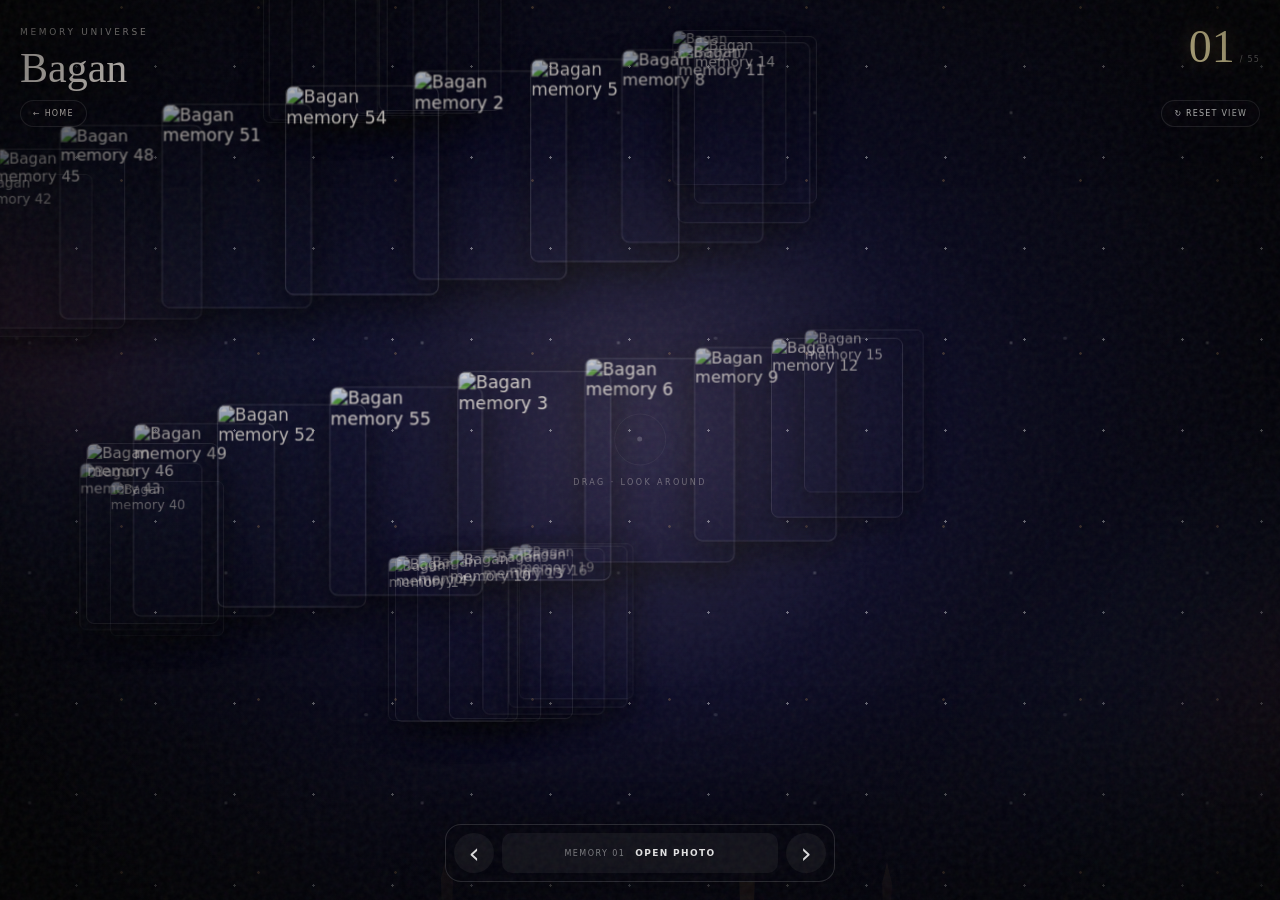
==== galaxy.html @ ae96f07a "Load cinematic enhancement styles on memory universe" ====
<!doctype html>
<html lang="en"><head><meta charset="UTF-8"><meta name="viewport" content="width=device-width,initial-scale=1,viewport-fit=cover"><meta name="theme-color" content="#03020a"><title>Bagan — Memory Universe</title><link rel="stylesheet" href="style.css"><link rel="stylesheet" href="cinematic.css"></head><body class="galaxy-page"><main id="universe" class="universe"><div class="space" id="space"><div class="stars stars-a"></div><div class="stars stars-b"></div><div class="stars stars-c"></div><div class="nebula-cloud n1"></div><div class="nebula-cloud n2"></div><div class="nebula-vignette"></div><div class="bagan-horizon" aria-hidden="true"><span class="temple-spire s1"></span><span class="temple-spire s2"></span><span class="temple-spire s3"></span><span class="temple-dome d1"></span><span class="temple-dome d2"></span></div><div class="dust" aria-hidden="true"></div><div class="photo-field" id="photoField"></div></div><header class="universe-top"><div><span class="eyebrow">MEMORY UNIVERSE</span><h1>Bagan</h1></div><div class="counter"><b id="count">01</b><span>/ 55</span></div></header><div class="center-hint" id="centerHint"><i></i><span>DRAG · LOOK AROUND</span></div><a class="back-home" href="index.html">← HOME</a><div class="bottom-bar"><button id="prev">‹</button><button id="selected"><span id="memoryNo">MEMORY 01</span><strong>OPEN PHOTO</strong></button><button id="next">›</button></div><button class="reset" id="reset">↻ RESET VIEW</button><div class="photo-modal" id="photoModal"><div class="modal-glow"></div><button id="close">×</button><div class="modal-frame"><img id="modalImg" alt="Bagan memory"><span id="modalCaption">MEMORY 01</span></div></div></main><script src="script.js"></script><script>const u=document.getElementById('universe');u.addEventListener('pointermove',e=>{u.style.setProperty('--mx',`${e.clientX/window.innerWidth*100}%`);u.style.setProperty('--my',`${e.clientY/window.innerHeight*100}%`)},{passive:true});</script></body></html>
---- style.css ----
*{box-sizing:border-box}html{scroll-behavior:smooth}body{margin:0;background:#03020a;color:#f8f1ea;font-family:Inter,system-ui,sans-serif;overflow:hidden}a{color:inherit;text-decoration:none}button{font:inherit}.eyebrow{font-size:9px;letter-spacing:.3em;opacity:.65}.home{height:100svh;min-height:560px;position:relative;display:grid;place-items:center;overflow:hidden;background:radial-gradient(circle at 50% 44%,#4b294b 0,#17122e 35%,#070617 68%,#020208 100%)}.home-stars{position:absolute;inset:-20%;background-image:radial-gradient(circle,rgba(255,255,255,.9) 0 1px,transparent 1.5px);background-size:83px 97px;opacity:.4;animation:drift 32s linear infinite}.home-stars:after{content:"";position:absolute;inset:0;background-image:radial-gradient(circle,rgba(255,255,255,.7) 0 1px,transparent 1.5px);background-size:177px 191px;opacity:.3}.home-stars-b{background-size:191px 217px;opacity:.18;animation:drift 46s linear infinite reverse}.home-nebula{position:absolute;width:80vw;height:50vw;max-width:1000px;background:radial-gradient(ellipse,rgba(190,90,165,.22),rgba(74,91,191,.12) 38%,transparent 70%);filter:blur(34px);transform:rotate(-14deg);animation:pulse 7s ease-in-out infinite}.home-glow{position:absolute;width:42vw;height:42vw;border-radius:50%;background:radial-gradient(circle,rgba(255,192,110,.13),transparent 67%);animation:breath 6s ease-in-out infinite}.home-temple{position:absolute;left:50%;bottom:-4px;width:min(620px,88vw);height:150px;transform:translateX(-50%);opacity:.23;filter:drop-shadow(0 0 20px rgba(255,176,92,.12));pointer-events:none}.home-temple:before{content:"";position:absolute;left:0;right:0;bottom:0;height:35px;background:linear-gradient(transparent,#09050b 35%);clip-path:polygon(0 80%,8% 65%,18% 72%,26% 48%,33% 65%,42% 36%,50% 61%,58% 39%,67% 65%,75% 44%,83% 68%,92% 52%,100% 76%,100% 100%,0 100%)}.home-temple span,.home-temple i,.home-temple b{position:absolute;bottom:25px;left:50%;display:block;background:linear-gradient(#b57c55,#17101a);transform-origin:bottom}.home-temple span{width:44px;height:110px;clip-path:polygon(50% 0,76% 28%,66% 100%,34% 100%,24% 28%)}.home-temple i{width:105px;height:75px;margin-left:-53px;clip-path:polygon(50% 0,88% 72%,100% 100%,0 100%,12% 72%)}.home-temple b{width:210px;height:43px;margin-left:-105px;clip-path:polygon(0 100%,7% 62%,25% 58%,35% 32%,50% 15%,65% 32%,75% 58%,93% 62%,100% 100%)}.home-content{position:relative;z-index:2;text-align:center;padding:24px;max-width:900px;transition:transform .75s cubic-bezier(.16,1,.3,1),opacity .55s ease,filter .7s ease}.home-content h1{font-family:'Cormorant Garamond',serif;font-size:clamp(58px,10vw,132px);line-height:.78;font-weight:600;margin:25px 0;text-shadow:0 12px 60px #000}.home-content h1 em{font-weight:500}.home-content p{max-width:500px;margin:0 auto 32px;color:#d8cde0;font-size:14px;line-height:1.8}.enter-btn{position:relative;display:inline-flex;align-items:center;border:1px solid rgba(255,255,255,.3);border-radius:999px;padding:15px 23px;background:rgba(255,255,255,.07);color:#fff;backdrop-filter:blur(12px);transition:transform .3s,background .3s,box-shadow .3s;cursor:pointer;overflow:hidden}.enter-btn:hover{transform:translateY(-3px);background:rgba(255,255,255,.13);box-shadow:0 0 35px rgba(208,161,255,.16)}.enter-btn span{margin-left:14px}.enter-btn .enter-ring{position:absolute;inset:0;margin:auto;width:10px;height:10px;border-radius:50%;background:#fff;opacity:0;transform:scale(.2);transition:transform .65s,opacity .3s}.enter-btn:hover .enter-ring{transform:scale(18);opacity:.04}.home-bottom{position:absolute;bottom:28px;left:50%;transform:translateX(-50%);font-size:8px;letter-spacing:.28em;opacity:.42;white-space:nowrap}.launching .home-content{transform:scale(1.15);opacity:0;filter:blur(10px)}.launching .home-stars{animation:warp .8s cubic-bezier(.2,.8,.2,1) forwards}.launching .home-nebula{animation:warpGlow .8s ease-in forwards}.universe{height:100svh;min-height:560px;position:relative;overflow:hidden;background:#03020a;touch-action:none;cursor:grab;isolation:isolate}.universe.dragging{cursor:grabbing}.space{position:absolute;inset:-15%;background:radial-gradient(circle at 50% 50%,#15133a 0,#08081b 38%,#020208 75%);overflow:hidden;transform:translateZ(0)}.stars{position:absolute;inset:-10%;background-image:radial-gradient(circle,rgba(255,255,255,.9) 0 1px,transparent 1.4px);background-size:79px 91px;opacity:.45;will-change:transform}.stars-b{background-size:151px 177px;opacity:.23;transform:scale(1.3)}.stars-c{background-size:233px 251px;opacity:.15;transform:scale(1.5)}.nebula-cloud{position:absolute;width:80vw;height:45vw;max-width:900px;background:radial-gradient(ellipse,rgba(201,100,166,.16),rgba(69,91,190,.08) 38%,transparent 70%);filter:blur(30px);pointer-events:none;will-change:transform,opacity}.n1{left:-15%;top:15%;transform:rotate(18deg)}.n2{right:-20%;bottom:5%;transform:rotate(-25deg)}.nebula-vignette{position:absolute;inset:0;background:radial-gradient(ellipse at center,transparent 35%,rgba(0,0,0,.2) 66%,rgba(0,0,0,.78) 100%);pointer-events:none}.bagan-horizon{position:absolute;left:0;right:0;bottom:0;height:30vh;min-height:120px;opacity:.24;pointer-events:none;filter:drop-shadow(0 0 18px rgba(255,180,93,.14));transition:transform .2s ease}.bagan-horizon:before{content:"";position:absolute;left:-5%;right:-5%;bottom:-4px;height:46%;background:linear-gradient(transparent,#07040a 55%);clip-path:polygon(0 82%,6% 69%,13% 76%,20% 58%,27% 72%,35% 46%,43% 70%,50% 52%,57% 72%,65% 48%,73% 69%,81% 55%,90% 73%,100% 60%,100% 100%,0 100%)}.temple-spire,.temple-dome{position:absolute;bottom:23%;left:50%;display:block;background:linear-gradient(#c68c5a,#1a0d14)}.temple-spire{width:34px;height:145px;clip-path:polygon(50% 0,78% 27%,66% 100%,34% 100%,22% 27%)}.s1{transform:translateX(-210px) scale(.65);opacity:.55}.s2{transform:translateX(90px) scale(.85)}.s3{transform:translateX(230px) scale(.52);opacity:.45}.temple-dome{width:105px;height:80px;transform:translateX(-52px);clip-path:polygon(50% 0,83% 35%,100% 100%,0 100%,17% 35%);bottom:19%}.d1{transform:translateX(-320px) scale(.6);opacity:.45}.d2{transform:translateX(150px) scale(.75);opacity:.6}.dust{position:absolute;inset:-10%;opacity:.24;background-image:radial-gradient(circle,rgba(255,194,116,.9) 0 1px,transparent 1.6px);background-size:137px 173px;animation:dustFloat 22s linear infinite;pointer-events:none}.photo-field{position:absolute;inset:0;contain:layout paint;transform:translateZ(0)}.memory-photo{position:absolute;width:clamp(90px,11vw,155px);height:clamp(120px,15vw,205px);object-fit:cover;border-radius:8px;border:1px solid rgba(255,255,255,.2);box-shadow:0 12px 35px rgba(0,0,0,.6);cursor:pointer;transition:opacity .16s linear,filter .16s linear,box-shadow .25s ease;user-select:none;-webkit-user-drag:none;backface-visibility:hidden;will-change:transform,opacity;transform:translateZ(0)}.memory-photo:hover,.memory-photo.focused{filter:brightness(1.18) saturate(1.08);box-shadow:0 0 0 1px rgba(255,224,188,.22),0 0 30px rgba(210,154,255,.16),0 18px 42px rgba(0,0,0,.7)}.universe-top{position:absolute;z-index:10;top:max(20px,env(safe-area-inset-top));left:20px;right:20px;display:flex;justify-content:space-between;pointer-events:none}.universe-top h1{font-family:'Cormorant Garamond',serif;font-size:42px;font-weight:500;margin:5px 0;text-shadow:0 5px 30px #000}.counter{display:flex;align-items:baseline;gap:5px}.counter b{font:500 46px 'Cormorant Garamond',serif}.counter span{font-size:8px;letter-spacing:.15em;opacity:.5}.back-home{position:absolute;z-index:12;left:20px;top:100px;border:1px solid rgba(255,255,255,.15);border-radius:999px;padding:8px 12px;background:rgba(5,4,14,.45);font-size:8px;letter-spacing:.15em;transition:.25s}.back-home:hover,.reset:hover{background:rgba(255,255,255,.1);transform:translateY(-2px)}.center-hint{position:absolute;z-index:8;left:50%;top:50%;transform:translate(-50%,-50%);font-size:8px;letter-spacing:.3em;opacity:.35;pointer-events:none;display:flex;flex-direction:column;align-items:center;gap:12px;transition:opacity .3s}.center-hint i{display:block;width:52px;height:52px;border:1px solid rgba(255,255,255,.15);border-radius:50%;box-shadow:0 0 30px rgba(188,142,255,.08);animation:hintPulse 2.6s ease-in-out infinite}.center-hint i:after{content:"";display:block;width:5px;height:5px;margin:22px auto;background:#fff;border-radius:50%;opacity:.55}.universe.dragging .center-hint{opacity:0}.bottom-bar{position:absolute;z-index:12;left:50%;bottom:max(18px,env(safe-area-inset-bottom));transform:translateX(-50%);display:flex;gap:8px;width:min(390px,calc(100% - 28px));padding:8px;border:1px solid rgba(255,255,255,.16);border-radius:16px;background:rgba(5,4,14,.58);backdrop-filter:blur(18px);box-shadow:0 10px 50px rgba(0,0,0,.3)}.bottom-bar>button{border:0;color:#fff;background:rgba(255,255,255,.06);cursor:pointer;transition:.2s}.bottom-bar>button:hover{background:rgba(255,255,255,.12)}.bottom-bar>button:first-child,.bottom-bar>button:last-child{width:40px;height:40px;border-radius:50%;font-size:28px;flex:0 0 40px}.bottom-bar #selected{flex:1;height:40px;border-radius:10px;display:flex;align-items:center;justify-content:center;gap:10px}.bottom-bar #selected span{font-size:8px;letter-spacing:.18em;opacity:.5}.bottom-bar #selected strong{font-size:9px;letter-spacing:.15em}.reset{position:absolute;z-index:11;right:20px;top:100px;border:1px solid rgba(255,255,255,.15);border-radius:999px;background:rgba(5,4,14,.45);color:#fff;padding:8px 12px;font-size:8px;letter-spacing:.15em;cursor:pointer;transition:.25s}.photo-modal{position:absolute;inset:0;z-index:30;background:rgba(2,1,7,.94);display:none;align-items:center;justify-content:center;flex-direction:column;padding:30px;opacity:0}.photo-modal.open{display:flex;animation:modalIn .45s ease forwards}.modal-glow{position:absolute;width:70vw;height:70vw;max-width:700px;background:radial-gradient(circle,rgba(203,143,255,.13),transparent 65%);filter:blur(18px);pointer-events:none}.modal-frame{position:relative;z-index:1;max-width:92vw;max-height:82svh;animation:memoryIn .6s cubic-bezier(.16,1,.3,1)}.photo-modal img{display:block;max-width:92vw;max-height:78svh;object-fit:contain;border-radius:8px;box-shadow:0 25px 90px rgba(0,0,0,.75);background:#09070e}.photo-modal button{position:absolute;right:18px;top:10px;background:none;border:0;color:#fff;font-size:42px;z-index:2;cursor:pointer}.photo-modal span{display:block;text-align:center;margin-top:12px;font-size:8px;letter-spacing:.25em;opacity:.45}#loader{position:fixed;inset:0;z-index:100;background:#020208;display:grid;place-items:center;align-content:center;gap:18px;transition:opacity .45s}.loader-orbit{width:42px;height:42px;border:1px solid rgba(255,255,255,.15);border-top-color:#d9b5ff;border-radius:50%;animation:spin .8s linear infinite}#loader span{font-size:8px;letter-spacing:.25em;opacity:.5}@keyframes spin{to{transform:rotate(360deg)}}@keyframes drift{to{transform:translate3d(80px,40px,0)}}@keyframes pulse{50%{opacity:.7;transform:rotate(-14deg) scale(1.06)}}@keyframes breath{50%{transform:scale(1.14);opacity:.7}}@keyframes warp{0%{transform:scale(1);opacity:.4}100%{transform:scale(5);opacity:0}}@keyframes warpGlow{0%{transform:rotate(-14deg) scale(1)}100%{transform:rotate(-14deg) scale(4);opacity:0}}@keyframes dustFloat{to{transform:translate3d(80px,-120px,0)}}@keyframes hintPulse{50%{transform:scale(1.13);opacity:.65;box-shadow:0 0 45px rgba(188,142,255,.15)}}@keyframes modalIn{to{opacity:1}}@keyframes memoryIn{from{transform:translateY(20px) scale(.88);opacity:0;filter:blur(8px)}to{transform:none;opacity:1;filter:none}}@media(max-width:700px){.home-content h1{font-size:58px}.home-content p{font-size:12px}.home-nebula{filter:blur(22px)}.home-temple{height:120px;opacity:.18}.universe-top h1{font-size:31px}.counter b{font-size:38px}.memory-photo{width:92px;height:122px;box-shadow:0 8px 22px rgba(0,0,0,.55)}.memory-photo:hover,.memory-photo.focused{box-shadow:0 0 0 1px rgba(255,224,188,.2),0 10px 30px rgba(0,0,0,.65)}.back-home,.reset{top:76px}.reset{right:14px}.bottom-bar{width:calc(100% - 20px);backdrop-filter:none}.nebula-cloud{filter:blur(18px);opacity:.65}.stars{opacity:.34}.stars-c{display:none}.dust{opacity:.16}.bagan-horizon{opacity:.16;height:24vh}.photo-modal{padding:18px}.modal-frame{max-width:94vw}.photo-modal img{max-width:94vw;max-height:76svh}.center-hint i{width:44px;height:44px}.center-hint i:after{margin:18px auto}}@media(max-width:390px){.home-content h1{font-size:50px}.memory-photo{width:78px;height:103px}}@media(prefers-reduced-motion:reduce){*,*:before,*:after{animation:none!important;transition:none!important}}
---- cinematic.css ----
/* Bagan Memory Universe — cinematic enhancement layer */
:root{--gold:#e9c77b;--gold2:#fff0b2;--ink:#03020a}
*{scrollbar-width:none}*::-webkit-scrollbar{display:none}
body{background:#03020a;overflow:hidden}
body:before{content:"";position:fixed;inset:0;z-index:9998;pointer-events:none;opacity:.075;background-image:url("data:image/svg+xml,%3Csvg viewBox='0 0 180 180' xmlns='http://www.w3.org/2000/svg'%3E%3Cfilter id='n'%3E%3CfeTurbulence type='fractalNoise' baseFrequency='.82' numOctaves='3' stitchTiles='stitch'/%3E%3C/filter%3E%3Crect width='100%25' height='100%25' filter='url(%23n)' opacity='.8'/%3E%3C/svg%3E");mix-blend-mode:screen}
body:after{content:"";position:fixed;inset:0;z-index:9997;pointer-events:none;background:radial-gradient(circle at 50% 45%,transparent 35%,rgba(0,0,0,.18) 65%,rgba(0,0,0,.62) 100%)}
.home{isolation:isolate;background:radial-gradient(ellipse at 50% 55%,rgba(86,60,24,.16),transparent 38%),radial-gradient(ellipse at 25% 30%,rgba(60,37,110,.14),transparent 40%),#03020a!important}
.home-nebula{opacity:.7!important;filter:blur(20px) saturate(1.25)}
.home-glow{background:radial-gradient(circle,rgba(255,207,105,.25),rgba(225,156,52,.08) 28%,transparent 62%)!important;animation:cinematicSun 7s ease-in-out infinite alternate}
.home-temple{filter:drop-shadow(0 -8px 28px rgba(236,184,81,.12)) drop-shadow(0 18px 42px rgba(0,0,0,.8))}
.home-content h1{letter-spacing:-.035em;text-shadow:0 0 35px rgba(236,190,92,.09)}
.home-content h1 em{background:linear-gradient(110deg,#b9924d 0%,#fff2b8 28%,#d6ae5f 48%,#fff1b0 65%,#9f7b3e 100%);background-size:220% auto;-webkit-background-clip:text;background-clip:text;color:transparent;animation:goldSweep 7s linear infinite}
.enter-btn{position:relative;overflow:hidden;box-shadow:0 0 0 1px rgba(255,225,157,.12),0 0 34px rgba(217,164,70,.1),inset 0 0 28px rgba(255,219,128,.025);transition:transform .35s cubic-bezier(.2,.8,.2,1),box-shadow .35s}
.enter-btn:after{content:"";position:absolute;top:-80%;left:-35%;width:18%;height:260%;background:linear-gradient(90deg,transparent,rgba(255,239,183,.45),transparent);transform:rotate(18deg);animation:buttonSweep 4.8s ease-in-out infinite;pointer-events:none}
.enter-btn:hover{transform:translateY(-3px) scale(1.025);box-shadow:0 0 0 1px rgba(255,225,157,.28),0 0 55px rgba(217,164,70,.2),inset 0 0 30px rgba(255,219,128,.07)}
.enter-ring{box-shadow:0 0 0 1px rgba(255,226,157,.25),0 0 18px rgba(239,193,91,.18)!important;animation:ringPulse 2.7s ease-in-out infinite}
.launching .home{animation:launchZoom .85s cubic-bezier(.7,0,.1,1) forwards!important}
.launching .home-content{animation:launchFade .62s ease forwards!important}
.galaxy-page .space{perspective:1100px;transform-style:preserve-3d}
.galaxy-page .space:before{content:"";position:absolute;inset:-20%;z-index:2;pointer-events:none;background:radial-gradient(circle at var(--mx,50%) var(--my,48%),rgba(255,221,145,.11),transparent 19%,transparent 42%);mix-blend-mode:screen;transition:background-position .15s ease}
.galaxy-page .space:after{content:"";position:absolute;inset:0;z-index:3;pointer-events:none;background:linear-gradient(180deg,rgba(0,0,0,.14),transparent 28%,transparent 70%,rgba(0,0,0,.42));box-shadow:inset 0 0 130px rgba(0,0,0,.7)}
.photo-field{transform-style:preserve-3d;will-change:transform}
.memory-photo{will-change:transform,opacity;backface-visibility:hidden;filter:saturate(.9) contrast(1.04) brightness(.88);transition:filter .45s ease,box-shadow .45s ease!important}
.memory-photo.focused{filter:saturate(1.12) contrast(1.07) brightness(1.08)!important;box-shadow:0 0 0 1px rgba(255,226,156,.42),0 0 28px rgba(224,177,81,.22),0 18px 55px rgba(0,0,0,.55)!important}
.universe-top,.back-home,.bottom-bar,.reset,.center-hint{filter:drop-shadow(0 4px 16px rgba(0,0,0,.45))}
.universe-top .counter b{color:var(--gold2);text-shadow:0 0 20px rgba(239,193,91,.4)}
.bagan-horizon{filter:drop-shadow(0 -5px 22px rgba(217,159,60,.11))}
.photo-modal.open .modal-frame{animation:memoryCinematicIn .65s cubic-bezier(.15,.8,.2,1) both!important}
.photo-modal.open .modal-glow{animation:modalBloom 1.4s ease-out both!important}
#reset{transition:transform .3s ease,background .3s ease}#reset:hover{transform:rotate(-12deg) scale(1.06)}
@keyframes cinematicSun{to{transform:scale(1.12);opacity:.86}}
@keyframes goldSweep{to{background-position:220% center}}
@keyframes buttonSweep{0%,35%{left:-35%}70%,100%{left:120%}}
@keyframes ringPulse{0%,100%{transform:scale(.92);opacity:.55}50%{transform:scale(1.08);opacity:1}}
@keyframes launchZoom{0%{transform:scale(1);filter:brightness(1)}55%{filter:brightness(1.25)}100%{transform:scale(1.14);filter:brightness(.15);opacity:0}}
@keyframes launchFade{to{opacity:0;transform:translateY(-10px);filter:blur(8px)}}
@keyframes memoryCinematicIn{0%{opacity:0;transform:translate3d(0,28px,0) scale(.84) rotateX(5deg);filter:blur(12px) brightness(1.7)}55%{filter:blur(0) brightness(1.12)}100%{opacity:1;transform:translate3d(0,0,0) scale(1) rotateX(0)}}
@keyframes modalBloom{0%{opacity:0;transform:scale(.5)}35%{opacity:1;transform:scale(1.08)}100%{opacity:.55;transform:scale(1)}}
@media (prefers-reduced-motion:reduce){*,*:before,*:after{animation-duration:.001ms!important;animation-iteration-count:1!important;scroll-behavior:auto!important}.enter-btn:after{display:none}}
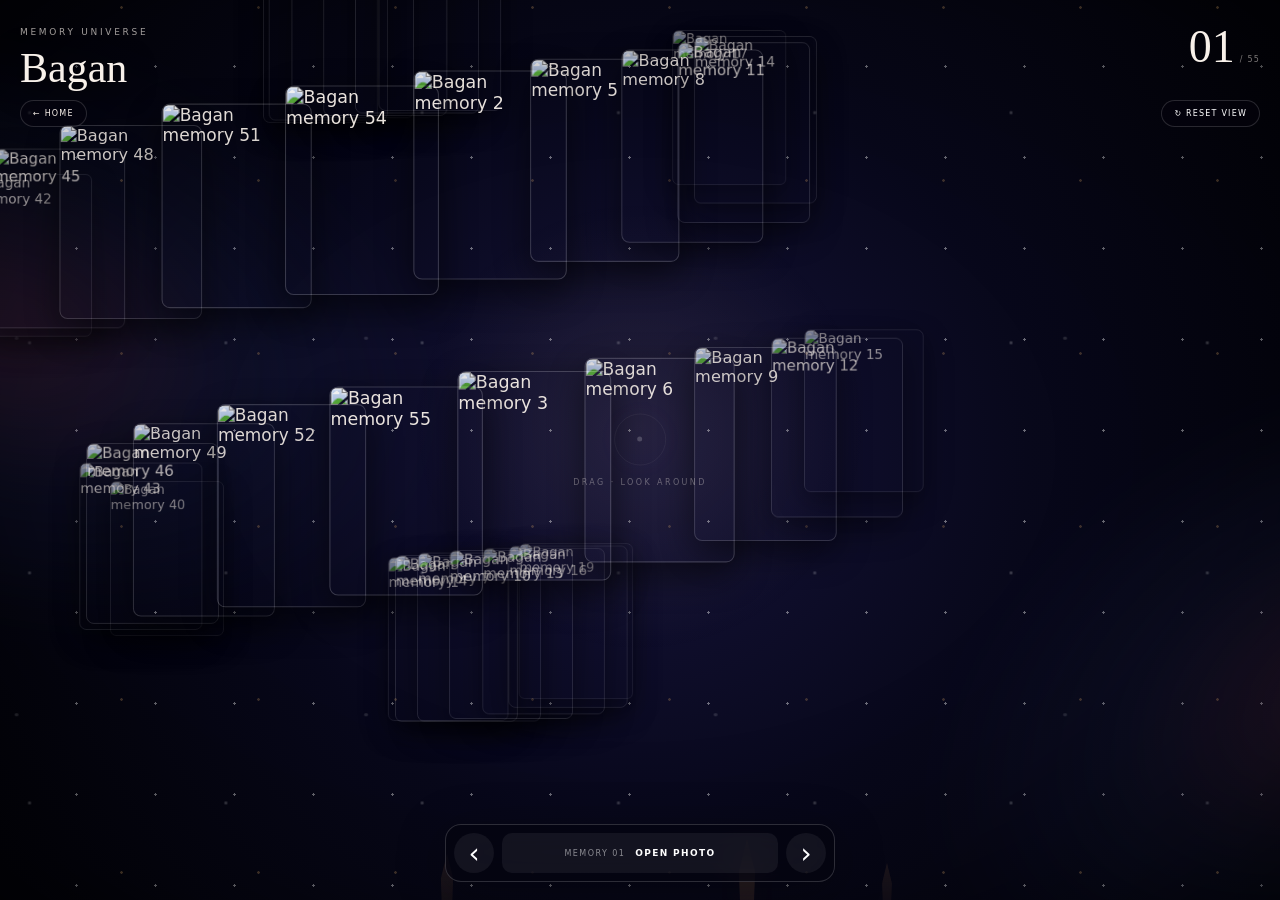
==== commit b98b0f63: "Restore reliable galaxy page structure" ====
--- a/galaxy.html
+++ b/galaxy.html
@@ -1,2 +1 @@
-<!doctype html>
-<html lang="en"><head><meta charset="UTF-8"><meta name="viewport" content="width=device-width,initial-scale=1,viewport-fit=cover"><meta name="theme-color" content="#03020a"><title>Bagan — Memory Universe</title><link rel="stylesheet" href="style.css"><link rel="stylesheet" href="cinematic.css"></head><body class="galaxy-page"><main id="universe" class="universe"><div class="space" id="space"><div class="stars stars-a"></div><div class="stars stars-b"></div><div class="stars stars-c"></div><div class="nebula-cloud n1"></div><div class="nebula-cloud n2"></div><div class="nebula-vignette"></div><div class="bagan-horizon" aria-hidden="true"><span class="temple-spire s1"></span><span class="temple-spire s2"></span><span class="temple-spire s3"></span><span class="temple-dome d1"></span><span class="temple-dome d2"></span></div><div class="dust" aria-hidden="true"></div><div class="photo-field" id="photoField"></div></div><header class="universe-top"><div><span class="eyebrow">MEMORY UNIVERSE</span><h1>Bagan</h1></div><div class="counter"><b id="count">01</b><span>/ 55</span></div></header><div class="center-hint" id="centerHint"><i></i><span>DRAG · LOOK AROUND</span></div><a class="back-home" href="index.html">← HOME</a><div class="bottom-bar"><button id="prev">‹</button><button id="selected"><span id="memoryNo">MEMORY 01</span><strong>OPEN PHOTO</strong></button><button id="next">›</button></div><button class="reset" id="reset">↻ RESET VIEW</button><div class="photo-modal" id="photoModal"><div class="modal-glow"></div><button id="close">×</button><div class="modal-frame"><img id="modalImg" alt="Bagan memory"><span id="modalCaption">MEMORY 01</span></div></div></main><script src="script.js"></script><script>const u=document.getElementById('universe');u.addEventListener('pointermove',e=>{u.style.setProperty('--mx',`${e.clientX/window.innerWidth*100}%`);u.style.setProperty('--my',`${e.clientY/window.innerHeight*100}%`)},{passive:true});</script></body></html>+<!doctype html><html lang="en"><head><meta charset="UTF-8"><meta name="viewport" content="width=device-width,initial-scale=1,viewport-fit=cover"><meta name="theme-color" content="#03020a"><title>Bagan — Memory Universe</title><link rel="stylesheet" href="style.css"><link rel="stylesheet" href="cinematic.css"></head><body class="galaxy-page"><main id="universe" class="universe"><div class="space" id="space"><div class="stars stars-a"></div><div class="stars stars-b"></div><div class="stars stars-c"></div><div class="nebula-cloud n1"></div><div class="nebula-cloud n2"></div><div class="nebula-vignette"></div><div class="bagan-horizon" aria-hidden="true"><span class="temple-spire s1"></span><span class="temple-spire s2"></span><span class="temple-spire s3"></span><span class="temple-dome d1"></span><span class="temple-dome d2"></span></div><div class="dust" aria-hidden="true"></div><div class="photo-field" id="photoField"></div></div><header class="universe-top"><div><span class="eyebrow">MEMORY UNIVERSE</span><h1>Bagan</h1></div><div class="counter"><b id="count">01</b><span>/ 55</span></div></header><div class="center-hint" id="centerHint"><i></i><span>DRAG · LOOK AROUND</span></div><a class="back-home" href="index.html">← HOME</a><div class="bottom-bar"><button id="prev">‹</button><button id="selected"><span id="memoryNo">MEMORY 01</span><strong>OPEN PHOTO</strong></button><button id="next">›</button></div><button class="reset" id="reset">↻ RESET VIEW</button><div class="photo-modal" id="photoModal"><div class="modal-glow"></div><button id="close">×</button><div class="modal-frame"><img id="modalImg" alt="Bagan memory"><span id="modalCaption">MEMORY 01</span></div></div></main><script src="script.js"></script><script>const u=document.getElementById('universe');u.addEventListener('pointermove',e=>{u.style.setProperty('--mx',`${e.clientX/window.innerWidth*100}%`);u.style.setProperty('--my',`${e.clientY/window.innerHeight*100}%`)},{passive:true});</script></body></html>
--- a/cinematic.css
+++ b/cinematic.css
@@ -1,39 +1,15 @@
-/* Bagan Memory Universe — cinematic enhancement layer */
-:root{--gold:#e9c77b;--gold2:#fff0b2;--ink:#03020a}
-*{scrollbar-width:none}*::-webkit-scrollbar{display:none}
-body{background:#03020a;overflow:hidden}
-body:before{content:"";position:fixed;inset:0;z-index:9998;pointer-events:none;opacity:.075;background-image:url("data:image/svg+xml,%3Csvg viewBox='0 0 180 180' xmlns='http://www.w3.org/2000/svg'%3E%3Cfilter id='n'%3E%3CfeTurbulence type='fractalNoise' baseFrequency='.82' numOctaves='3' stitchTiles='stitch'/%3E%3C/filter%3E%3Crect width='100%25' height='100%25' filter='url(%23n)' opacity='.8'/%3E%3C/svg%3E");mix-blend-mode:screen}
-body:after{content:"";position:fixed;inset:0;z-index:9997;pointer-events:none;background:radial-gradient(circle at 50% 45%,transparent 35%,rgba(0,0,0,.18) 65%,rgba(0,0,0,.62) 100%)}
-.home{isolation:isolate;background:radial-gradient(ellipse at 50% 55%,rgba(86,60,24,.16),transparent 38%),radial-gradient(ellipse at 25% 30%,rgba(60,37,110,.14),transparent 40%),#03020a!important}
-.home-nebula{opacity:.7!important;filter:blur(20px) saturate(1.25)}
-.home-glow{background:radial-gradient(circle,rgba(255,207,105,.25),rgba(225,156,52,.08) 28%,transparent 62%)!important;animation:cinematicSun 7s ease-in-out infinite alternate}
-.home-temple{filter:drop-shadow(0 -8px 28px rgba(236,184,81,.12)) drop-shadow(0 18px 42px rgba(0,0,0,.8))}
-.home-content h1{letter-spacing:-.035em;text-shadow:0 0 35px rgba(236,190,92,.09)}
-.home-content h1 em{background:linear-gradient(110deg,#b9924d 0%,#fff2b8 28%,#d6ae5f 48%,#fff1b0 65%,#9f7b3e 100%);background-size:220% auto;-webkit-background-clip:text;background-clip:text;color:transparent;animation:goldSweep 7s linear infinite}
-.enter-btn{position:relative;overflow:hidden;box-shadow:0 0 0 1px rgba(255,225,157,.12),0 0 34px rgba(217,164,70,.1),inset 0 0 28px rgba(255,219,128,.025);transition:transform .35s cubic-bezier(.2,.8,.2,1),box-shadow .35s}
-.enter-btn:after{content:"";position:absolute;top:-80%;left:-35%;width:18%;height:260%;background:linear-gradient(90deg,transparent,rgba(255,239,183,.45),transparent);transform:rotate(18deg);animation:buttonSweep 4.8s ease-in-out infinite;pointer-events:none}
-.enter-btn:hover{transform:translateY(-3px) scale(1.025);box-shadow:0 0 0 1px rgba(255,225,157,.28),0 0 55px rgba(217,164,70,.2),inset 0 0 30px rgba(255,219,128,.07)}
-.enter-ring{box-shadow:0 0 0 1px rgba(255,226,157,.25),0 0 18px rgba(239,193,91,.18)!important;animation:ringPulse 2.7s ease-in-out infinite}
+/* Bagan cinematic layer — visibility-safe */
+body{background:#03020a}
+.home-glow{animation:cinematicSun 7s ease-in-out infinite alternate}
+.home-content h1 em{background:linear-gradient(110deg,#b9924d,#fff2b8,#d6ae5f,#fff1b0,#9f7b3e);background-size:220% auto;-webkit-background-clip:text;background-clip:text;color:transparent;animation:goldSweep 7s linear infinite}
+.enter-btn{position:relative;overflow:hidden;box-shadow:0 0 0 1px rgba(255,225,157,.12),0 0 34px rgba(217,164,70,.1);transition:transform .35s,box-shadow .35s}
+.enter-btn:hover{transform:translateY(-3px) scale(1.025)}
 .launching .home{animation:launchZoom .85s cubic-bezier(.7,0,.1,1) forwards!important}
-.launching .home-content{animation:launchFade .62s ease forwards!important}
-.galaxy-page .space{perspective:1100px;transform-style:preserve-3d}
-.galaxy-page .space:before{content:"";position:absolute;inset:-20%;z-index:2;pointer-events:none;background:radial-gradient(circle at var(--mx,50%) var(--my,48%),rgba(255,221,145,.11),transparent 19%,transparent 42%);mix-blend-mode:screen;transition:background-position .15s ease}
-.galaxy-page .space:after{content:"";position:absolute;inset:0;z-index:3;pointer-events:none;background:linear-gradient(180deg,rgba(0,0,0,.14),transparent 28%,transparent 70%,rgba(0,0,0,.42));box-shadow:inset 0 0 130px rgba(0,0,0,.7)}
-.photo-field{transform-style:preserve-3d;will-change:transform}
-.memory-photo{will-change:transform,opacity;backface-visibility:hidden;filter:saturate(.9) contrast(1.04) brightness(.88);transition:filter .45s ease,box-shadow .45s ease!important}
-.memory-photo.focused{filter:saturate(1.12) contrast(1.07) brightness(1.08)!important;box-shadow:0 0 0 1px rgba(255,226,156,.42),0 0 28px rgba(224,177,81,.22),0 18px 55px rgba(0,0,0,.55)!important}
-.universe-top,.back-home,.bottom-bar,.reset,.center-hint{filter:drop-shadow(0 4px 16px rgba(0,0,0,.45))}
-.universe-top .counter b{color:var(--gold2);text-shadow:0 0 20px rgba(239,193,91,.4)}
-.bagan-horizon{filter:drop-shadow(0 -5px 22px rgba(217,159,60,.11))}
-.photo-modal.open .modal-frame{animation:memoryCinematicIn .65s cubic-bezier(.15,.8,.2,1) both!important}
-.photo-modal.open .modal-glow{animation:modalBloom 1.4s ease-out both!important}
-#reset{transition:transform .3s ease,background .3s ease}#reset:hover{transform:rotate(-12deg) scale(1.06)}
+.galaxy-page .space{position:absolute;inset:-15%;}
+.galaxy-page .space:before{content:"";position:absolute;inset:0;z-index:1;pointer-events:none;background:radial-gradient(circle at var(--mx,50%) var(--my,48%),rgba(255,221,145,.08),transparent 22%,transparent 55%)}
+.photo-field{position:absolute;inset:0;z-index:2}
+.memory-photo.focused{filter:saturate(1.12) brightness(1.08)!important;box-shadow:0 0 0 1px rgba(255,226,156,.42),0 0 28px rgba(224,177,81,.22)!important}
 @keyframes cinematicSun{to{transform:scale(1.12);opacity:.86}}
 @keyframes goldSweep{to{background-position:220% center}}
-@keyframes buttonSweep{0%,35%{left:-35%}70%,100%{left:120%}}
-@keyframes ringPulse{0%,100%{transform:scale(.92);opacity:.55}50%{transform:scale(1.08);opacity:1}}
-@keyframes launchZoom{0%{transform:scale(1);filter:brightness(1)}55%{filter:brightness(1.25)}100%{transform:scale(1.14);filter:brightness(.15);opacity:0}}
-@keyframes launchFade{to{opacity:0;transform:translateY(-10px);filter:blur(8px)}}
-@keyframes memoryCinematicIn{0%{opacity:0;transform:translate3d(0,28px,0) scale(.84) rotateX(5deg);filter:blur(12px) brightness(1.7)}55%{filter:blur(0) brightness(1.12)}100%{opacity:1;transform:translate3d(0,0,0) scale(1) rotateX(0)}}
-@keyframes modalBloom{0%{opacity:0;transform:scale(.5)}35%{opacity:1;transform:scale(1.08)}100%{opacity:.55;transform:scale(1)}}
-@media (prefers-reduced-motion:reduce){*,*:before,*:after{animation-duration:.001ms!important;animation-iteration-count:1!important;scroll-behavior:auto!important}.enter-btn:after{display:none}}
+@keyframes launchZoom{0%{transform:scale(1)}55%{filter:brightness(1.2)}100%{transform:scale(1.14);filter:brightness(.2);opacity:0}}
+@media (prefers-reduced-motion:reduce){*,*:before,*:after{animation-duration:.001ms!important;animation-iteration-count:1!important}}
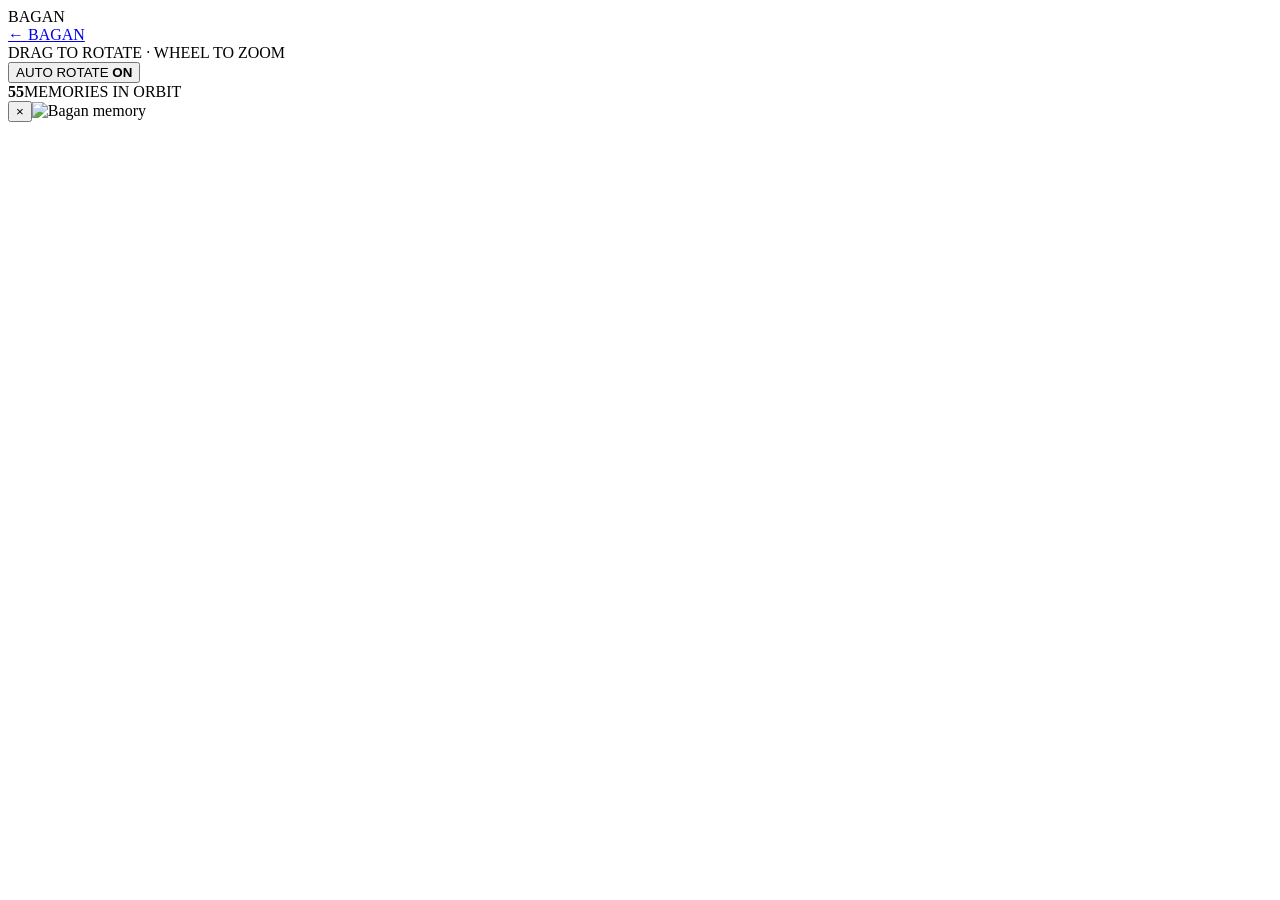
==== commit e1e0fb1e: "Replace galaxy page with orbiting photo experience" ====
--- a/galaxy.html
+++ b/galaxy.html
@@ -1 +1,12 @@
-<!doctype html><html lang="en"><head><meta charset="UTF-8"><meta name="viewport" content="width=device-width,initial-scale=1,viewport-fit=cover"><meta name="theme-color" content="#03020a"><title>Bagan — Memory Universe</title><link rel="stylesheet" href="style.css"><link rel="stylesheet" href="cinematic.css"></head><body class="galaxy-page"><main id="universe" class="universe"><div class="space" id="space"><div class="stars stars-a"></div><div class="stars stars-b"></div><div class="stars stars-c"></div><div class="nebula-cloud n1"></div><div class="nebula-cloud n2"></div><div class="nebula-vignette"></div><div class="bagan-horizon" aria-hidden="true"><span class="temple-spire s1"></span><span class="temple-spire s2"></span><span class="temple-spire s3"></span><span class="temple-dome d1"></span><span class="temple-dome d2"></span></div><div class="dust" aria-hidden="true"></div><div class="photo-field" id="photoField"></div></div><header class="universe-top"><div><span class="eyebrow">MEMORY UNIVERSE</span><h1>Bagan</h1></div><div class="counter"><b id="count">01</b><span>/ 55</span></div></header><div class="center-hint" id="centerHint"><i></i><span>DRAG · LOOK AROUND</span></div><a class="back-home" href="index.html">← HOME</a><div class="bottom-bar"><button id="prev">‹</button><button id="selected"><span id="memoryNo">MEMORY 01</span><strong>OPEN PHOTO</strong></button><button id="next">›</button></div><button class="reset" id="reset">↻ RESET VIEW</button><div class="photo-modal" id="photoModal"><div class="modal-glow"></div><button id="close">×</button><div class="modal-frame"><img id="modalImg" alt="Bagan memory"><span id="modalCaption">MEMORY 01</span></div></div></main><script src="script.js"></script><script>const u=document.getElementById('universe');u.addEventListener('pointermove',e=>{u.style.setProperty('--mx',`${e.clientX/window.innerWidth*100}%`);u.style.setProperty('--my',`${e.clientY/window.innerHeight*100}%`)},{passive:true});</script></body></html>+<!doctype html>
+<html lang="en">
+<head>
+<meta charset="UTF-8"><meta name="viewport" content="width=device-width,initial-scale=1"><meta name="theme-color" content="#03020a"><title>Bagan — Memory Galaxy</title><link rel="stylesheet" href="galaxy.css">
+</head>
+<body>
+<div id="space"><div class="nebula n1"></div><div class="nebula n2"></div><div class="stars"></div><div class="dustband"></div><div id="galaxy"><div id="core"><div class="core-glow"></div><div class="core-ring"></div><span>BAGAN</span></div><div id="photos"></div></div></div>
+<header><a href="index.html" class="back">← BAGAN</a><div class="hint">DRAG TO ROTATE · WHEEL TO ZOOM</div><button id="auto">AUTO ROTATE <b>ON</b></button></header>
+<div class="counter"><b id="count">55</b><span>MEMORIES IN ORBIT</span></div>
+<div id="viewer" aria-hidden="true"><button id="close">×</button><img id="viewerImg" alt="Bagan memory"><div id="viewerText"></div></div>
+<script src="galaxy.js"></script>
+</body></html>
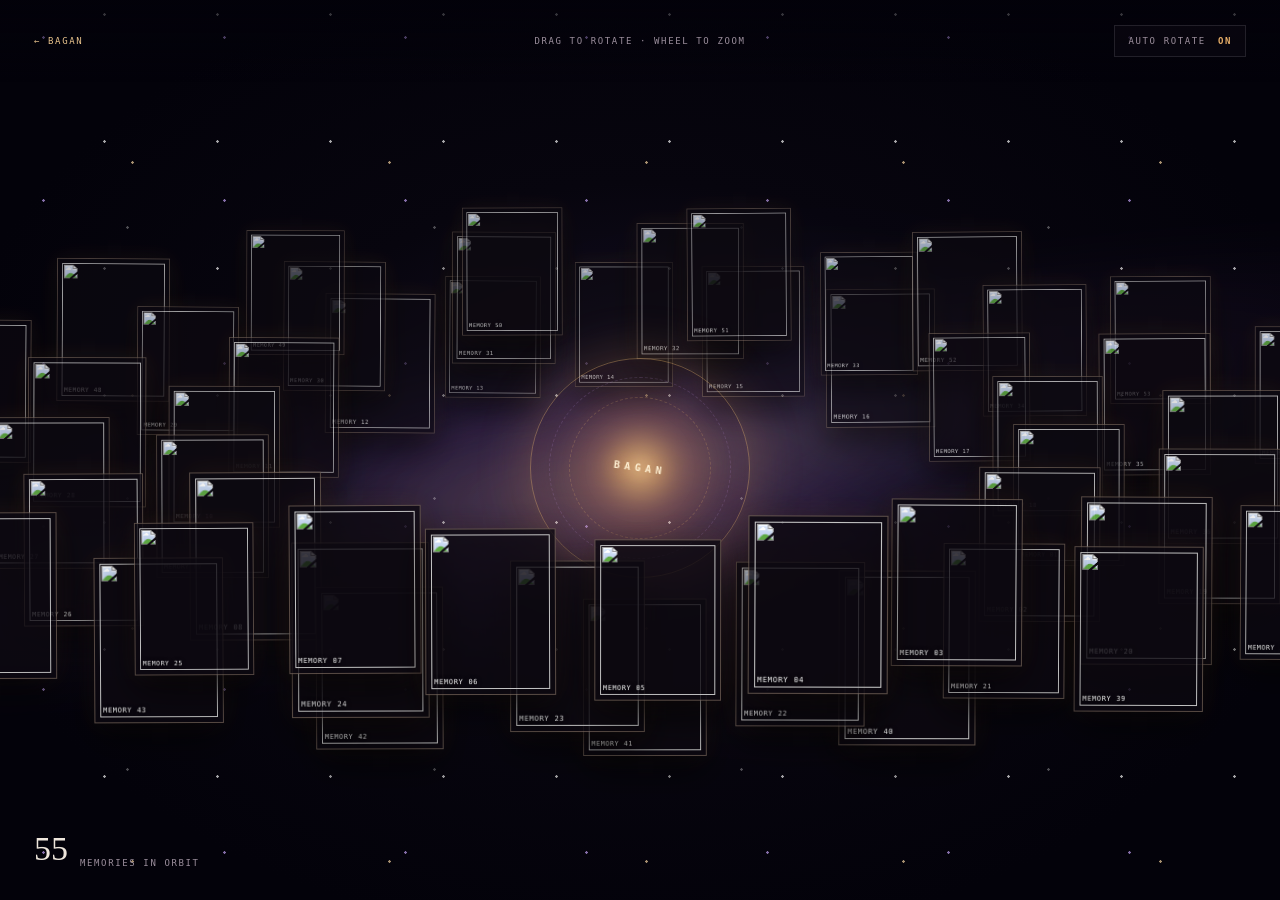
==== commit db464636: "Add central star-cluster galaxy core" ====
--- a/galaxy.html
+++ b/galaxy.html
@@ -4,7 +4,7 @@
 <meta charset="UTF-8"><meta name="viewport" content="width=device-width,initial-scale=1"><meta name="theme-color" content="#03020a"><title>Bagan — Memory Galaxy</title><link rel="stylesheet" href="galaxy.css">
 </head>
 <body>
-<div id="space"><div class="nebula n1"></div><div class="nebula n2"></div><div class="stars"></div><div class="dustband"></div><div id="galaxy"><div id="core"><div class="core-glow"></div><div class="core-ring"></div><span>BAGAN</span></div><div id="photos"></div></div></div>
+<div id="space"><div class="nebula n1"></div><div class="nebula n2"></div><div class="stars"></div><div class="dustband"></div><div id="galaxy"><div id="core"><div class="galaxy-cluster" aria-hidden="true"></div><div class="core-glow"></div><div class="core-ring"></div><span>BAGAN</span></div><div id="photos"></div></div></div>
 <header><a href="index.html" class="back">← BAGAN</a><div class="hint">DRAG TO ROTATE · WHEEL TO ZOOM</div><button id="auto">AUTO ROTATE <b>ON</b></button></header>
 <div class="counter"><b id="count">55</b><span>MEMORIES IN ORBIT</span></div>
 <div id="viewer" aria-hidden="true"><button id="close">×</button><img id="viewerImg" alt="Bagan memory"><div id="viewerText"></div></div>
--- a/galaxy.css
+++ b/galaxy.css
@@ -0,0 +1 @@
+*{box-sizing:border-box}html,body{margin:0;width:100%;height:100%;overflow:hidden;background:#03020a;color:#eee6dc;font-family:Arial,Helvetica,sans-serif}body{user-select:none}#space{position:fixed;inset:0;overflow:hidden;perspective:1500px;background:radial-gradient(ellipse at center,#171125 0,#07050e 42%,#03020a 78%);cursor:grab}#space.dragging{cursor:grabbing}.stars{position:absolute;inset:-50%;background-image:radial-gradient(circle,#fff 0 1px,transparent 1.5px),radial-gradient(circle,#cba9ff 0 1px,transparent 1.5px),radial-gradient(circle,#ffdca6 0 1px,transparent 1.5px);background-size:113px 127px,181px 163px,257px 233px;background-position:10px 20px,50px 80px,130px 30px;opacity:.65;animation:starDrift 55s linear infinite}.stars:after{content:'';position:absolute;inset:0;background-image:radial-gradient(circle,#fff 0 1px,transparent 1.5px);background-size:307px 271px;opacity:.45}.nebula{position:absolute;border-radius:50%;filter:blur(45px);pointer-events:none}.n1{width:70vw;height:28vw;left:15%;top:32%;background:radial-gradient(ellipse,rgba(179,106,222,.18),rgba(75,88,202,.09) 42%,transparent 70%);transform:rotate(-16deg)}.n2{width:62vw;height:22vw;left:19%;top:45%;background:radial-gradient(ellipse,rgba(255,166,83,.12),rgba(169,82,159,.08) 45%,transparent 72%);transform:rotate(13deg)}.dustband{position:absolute;width:165%;height:36%;left:-32%;top:34%;border-radius:50%;transform:rotate(-11deg);background:radial-gradient(ellipse at center,rgba(255,220,180,.15),rgba(172,103,209,.08) 28%,transparent 67%);filter:blur(18px);pointer-events:none}#galaxy{position:absolute;left:50%;top:52%;width:min(110vw,1350px);height:min(110vw,1350px);transform:translate(-50%,-50%) rotateX(18deg);transform-style:preserve-3d}.core-ring{position:absolute;left:50%;top:50%;width:220px;height:220px;margin:-110px;border-radius:50%;border:1px solid rgba(244,190,111,.38);box-shadow:0 0 55px rgba(221,157,83,.24),inset 0 0 55px rgba(211,127,82,.14);animation:coreSpin 9s linear infinite}.core-ring:before,.core-ring:after{content:'';position:absolute;inset:18px;border-radius:50%;border:1px dashed rgba(195,146,226,.18)}.core-ring:after{inset:38px;border-color:rgba(246,194,111,.2)}.core-glow{position:absolute;left:50%;top:50%;width:180px;height:180px;margin:-90px;border-radius:50%;background:radial-gradient(circle,#fff3d2 0,rgba(255,191,105,.6) 8%,rgba(208,111,76,.22) 34%,transparent 70%);filter:blur(9px);animation:pulse 3s ease-in-out infinite}.core-glow:after{content:'';position:absolute;inset:-35px;border-radius:50%;background:radial-gradient(circle,rgba(255,205,132,.18),transparent 65%)}#core span{position:absolute;left:50%;top:50%;transform:translate(-50%,-50%) rotateZ(8deg) rotateX(-18deg);font:600 10px monospace;letter-spacing:.45em;color:#fff1d4;text-shadow:0 0 20px #e7a866;z-index:5}#photos{position:absolute;inset:0;transform-style:preserve-3d}.photo{position:absolute;left:50%;top:50%;width:132px;height:168px;margin:-84px -66px;border:1px solid rgba(255,222,183,.32);padding:5px;background:rgba(12,8,15,.82);box-shadow:0 16px 38px rgba(0,0,0,.7),0 0 24px rgba(208,135,86,.1);transform-style:preserve-3d;backface-visibility:visible;cursor:pointer;transition:border-color .3s,box-shadow .3s}.photo:hover{border-color:rgba(255,209,135,.9);box-shadow:0 0 40px rgba(231,165,91,.4);z-index:999}.photo img{width:100%;height:100%;object-fit:cover;display:block;filter:saturate(.88) contrast(1.03);transition:filter .3s,transform .3s}.photo:hover img{filter:saturate(1.15);transform:scale(1.025)}.photo:after{content:'';position:absolute;inset:5px;border:1px solid rgba(255,255,255,.08);pointer-events:none}.photo small{position:absolute;left:8px;bottom:8px;color:#fff;font:7px monospace;letter-spacing:.1em;text-shadow:0 1px 5px #000;z-index:2}.counter{position:fixed;z-index:10;left:34px;bottom:32px;display:flex;align-items:end;gap:12px}.counter b{font:500 34px Georgia}.counter span,.hint,header .back,#auto{font:9px monospace;letter-spacing:.18em;color:#9c8f9d}header{position:fixed;z-index:20;top:0;left:0;right:0;padding:25px 34px;display:flex;justify-content:space-between;align-items:center;background:linear-gradient(#03020ad9,transparent)}header .back{color:#e8c38d;text-decoration:none}.hint{position:absolute;left:50%;transform:translateX(-50%);white-space:nowrap}#auto{border:1px solid #ffffff1c;background:#0b0811aa;padding:10px 13px;cursor:pointer}#auto b{color:#e7ae68;margin-left:5px}#viewer{position:fixed;z-index:50;inset:0;background:rgba(3,2,8,.92);backdrop-filter:blur(18px);display:none;place-items:center;padding:30px}#viewer.open{display:grid}#viewer img{max-width:min(78vw,1050px);max-height:78vh;object-fit:contain;box-shadow:0 25px 100px #000;border:1px solid #ffffff1c}#viewerText{position:absolute;bottom:30px;font:9px monospace;letter-spacing:.2em;color:#dcb27d}#close{position:absolute;top:25px;right:30px;width:44px;height:44px;border:1px solid #ffffff22;background:#0a0710;color:#fff;font-size:27px;font-weight:200;cursor:pointer}@keyframes pulse{50%{transform:scale(1.12);opacity:.82}}@keyframes coreSpin{to{transform:rotate(360deg)}}@keyframes starDrift{to{transform:translate3d(80px,40px,0)}}@media(max-width:700px){.photo{width:92px;height:120px;margin:-60px -46px}.hint{display:none}.counter{left:18px;bottom:20px}.counter b{font-size:25px}header{padding:20px 18px}#galaxy{width:175vw;height:175vw}.core-ring{width:140px;height:140px;margin:-70px}.core-glow{width:125px;height:125px;margin:-62px}}
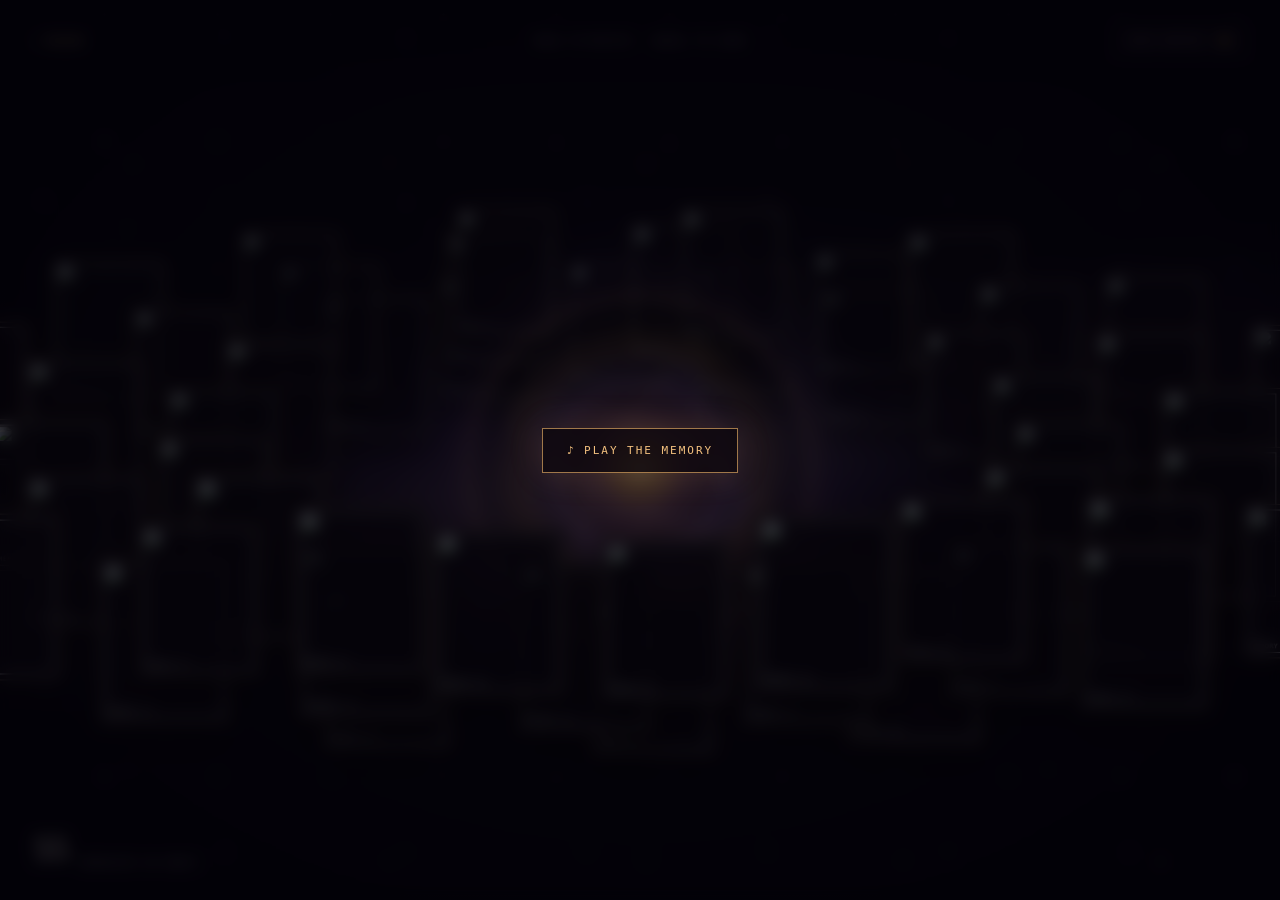
==== commit 3961da90: "Play Bagan song automatically when entering the memory galaxy" ====
--- a/galaxy.html
+++ b/galaxy.html
@@ -2,11 +2,35 @@
 <html lang="en">
 <head>
 <meta charset="UTF-8"><meta name="viewport" content="width=device-width,initial-scale=1"><meta name="theme-color" content="#03020a"><title>Bagan — Memory Galaxy</title><link rel="stylesheet" href="galaxy.css">
+<style>
+#musicGate{position:fixed;inset:0;z-index:9999;display:none;place-items:center;background:rgba(3,2,8,.72);backdrop-filter:blur(8px);color:#f3d3a0;font:11px monospace;letter-spacing:.18em;text-transform:uppercase}
+#musicGate button{border:1px solid rgba(237,178,105,.65);background:rgba(12,7,12,.75);color:#f3c17f;padding:15px 24px;font:inherit;letter-spacing:inherit;cursor:pointer;box-shadow:0 0 35px rgba(228,164,91,.16)}
+#musicGate.show{display:grid}
+</style>
 </head>
 <body>
 <div id="space"><div class="nebula n1"></div><div class="nebula n2"></div><div class="stars"></div><div class="dustband"></div><div id="galaxy"><div id="core"><div class="galaxy-cluster" aria-hidden="true"></div><div class="core-glow"></div><div class="core-ring"></div><span>BAGAN</span></div><div id="photos"></div></div></div>
 <header><a href="index.html" class="back">← BAGAN</a><div class="hint">DRAG TO ROTATE · WHEEL TO ZOOM</div><button id="auto">AUTO ROTATE <b>ON</b></button></header>
 <div class="counter"><b id="count">55</b><span>MEMORIES IN ORBIT</span></div>
 <div id="viewer" aria-hidden="true"><button id="close">×</button><img id="viewerImg" alt="Bagan memory"><div id="viewerText"></div></div>
+<audio id="baganMusic" preload="auto" autoplay loop playsinline src="https://files.catbox.moe/va63xn.mp3"></audio>
+<div id="musicGate"><button id="startMusic">♪ PLAY THE MEMORY</button></div>
 <script src="galaxy.js"></script>
+<script>
+const music=document.getElementById('baganMusic');
+const gate=document.getElementById('musicGate');
+const start=document.getElementById('startMusic');
+async function startMemoryMusic(){
+  try{
+    music.volume=.78;
+    await music.play();
+    gate.classList.remove('show');
+    sessionStorage.setItem('baganMusic','playing');
+  }catch(e){
+    gate.classList.add('show');
+  }
+}
+window.addEventListener('load',startMemoryMusic);
+start.addEventListener('click',startMemoryMusic);
+</script>
 </body></html>
--- a/galaxy.css
+++ b/galaxy.css
@@ -1 +1 @@
-*{box-sizing:border-box}html,body{margin:0;width:100%;height:100%;overflow:hidden;background:#03020a;color:#eee6dc;font-family:Arial,Helvetica,sans-serif}body{user-select:none}#space{position:fixed;inset:0;overflow:hidden;perspective:1500px;background:radial-gradient(ellipse at center,#171125 0,#07050e 42%,#03020a 78%);cursor:grab}#space.dragging{cursor:grabbing}.stars{position:absolute;inset:-50%;background-image:radial-gradient(circle,#fff 0 1px,transparent 1.5px),radial-gradient(circle,#cba9ff 0 1px,transparent 1.5px),radial-gradient(circle,#ffdca6 0 1px,transparent 1.5px);background-size:113px 127px,181px 163px,257px 233px;background-position:10px 20px,50px 80px,130px 30px;opacity:.65;animation:starDrift 55s linear infinite}.stars:after{content:'';position:absolute;inset:0;background-image:radial-gradient(circle,#fff 0 1px,transparent 1.5px);background-size:307px 271px;opacity:.45}.nebula{position:absolute;border-radius:50%;filter:blur(45px);pointer-events:none}.n1{width:70vw;height:28vw;left:15%;top:32%;background:radial-gradient(ellipse,rgba(179,106,222,.18),rgba(75,88,202,.09) 42%,transparent 70%);transform:rotate(-16deg)}.n2{width:62vw;height:22vw;left:19%;top:45%;background:radial-gradient(ellipse,rgba(255,166,83,.12),rgba(169,82,159,.08) 45%,transparent 72%);transform:rotate(13deg)}.dustband{position:absolute;width:165%;height:36%;left:-32%;top:34%;border-radius:50%;transform:rotate(-11deg);background:radial-gradient(ellipse at center,rgba(255,220,180,.15),rgba(172,103,209,.08) 28%,transparent 67%);filter:blur(18px);pointer-events:none}#galaxy{position:absolute;left:50%;top:52%;width:min(110vw,1350px);height:min(110vw,1350px);transform:translate(-50%,-50%) rotateX(18deg);transform-style:preserve-3d}.core-ring{position:absolute;left:50%;top:50%;width:220px;height:220px;margin:-110px;border-radius:50%;border:1px solid rgba(244,190,111,.38);box-shadow:0 0 55px rgba(221,157,83,.24),inset 0 0 55px rgba(211,127,82,.14);animation:coreSpin 9s linear infinite}.core-ring:before,.core-ring:after{content:'';position:absolute;inset:18px;border-radius:50%;border:1px dashed rgba(195,146,226,.18)}.core-ring:after{inset:38px;border-color:rgba(246,194,111,.2)}.core-glow{position:absolute;left:50%;top:50%;width:180px;height:180px;margin:-90px;border-radius:50%;background:radial-gradient(circle,#fff3d2 0,rgba(255,191,105,.6) 8%,rgba(208,111,76,.22) 34%,transparent 70%);filter:blur(9px);animation:pulse 3s ease-in-out infinite}.core-glow:after{content:'';position:absolute;inset:-35px;border-radius:50%;background:radial-gradient(circle,rgba(255,205,132,.18),transparent 65%)}#core span{position:absolute;left:50%;top:50%;transform:translate(-50%,-50%) rotateZ(8deg) rotateX(-18deg);font:600 10px monospace;letter-spacing:.45em;color:#fff1d4;text-shadow:0 0 20px #e7a866;z-index:5}#photos{position:absolute;inset:0;transform-style:preserve-3d}.photo{position:absolute;left:50%;top:50%;width:132px;height:168px;margin:-84px -66px;border:1px solid rgba(255,222,183,.32);padding:5px;background:rgba(12,8,15,.82);box-shadow:0 16px 38px rgba(0,0,0,.7),0 0 24px rgba(208,135,86,.1);transform-style:preserve-3d;backface-visibility:visible;cursor:pointer;transition:border-color .3s,box-shadow .3s}.photo:hover{border-color:rgba(255,209,135,.9);box-shadow:0 0 40px rgba(231,165,91,.4);z-index:999}.photo img{width:100%;height:100%;object-fit:cover;display:block;filter:saturate(.88) contrast(1.03);transition:filter .3s,transform .3s}.photo:hover img{filter:saturate(1.15);transform:scale(1.025)}.photo:after{content:'';position:absolute;inset:5px;border:1px solid rgba(255,255,255,.08);pointer-events:none}.photo small{position:absolute;left:8px;bottom:8px;color:#fff;font:7px monospace;letter-spacing:.1em;text-shadow:0 1px 5px #000;z-index:2}.counter{position:fixed;z-index:10;left:34px;bottom:32px;display:flex;align-items:end;gap:12px}.counter b{font:500 34px Georgia}.counter span,.hint,header .back,#auto{font:9px monospace;letter-spacing:.18em;color:#9c8f9d}header{position:fixed;z-index:20;top:0;left:0;right:0;padding:25px 34px;display:flex;justify-content:space-between;align-items:center;background:linear-gradient(#03020ad9,transparent)}header .back{color:#e8c38d;text-decoration:none}.hint{position:absolute;left:50%;transform:translateX(-50%);white-space:nowrap}#auto{border:1px solid #ffffff1c;background:#0b0811aa;padding:10px 13px;cursor:pointer}#auto b{color:#e7ae68;margin-left:5px}#viewer{position:fixed;z-index:50;inset:0;background:rgba(3,2,8,.92);backdrop-filter:blur(18px);display:none;place-items:center;padding:30px}#viewer.open{display:grid}#viewer img{max-width:min(78vw,1050px);max-height:78vh;object-fit:contain;box-shadow:0 25px 100px #000;border:1px solid #ffffff1c}#viewerText{position:absolute;bottom:30px;font:9px monospace;letter-spacing:.2em;color:#dcb27d}#close{position:absolute;top:25px;right:30px;width:44px;height:44px;border:1px solid #ffffff22;background:#0a0710;color:#fff;font-size:27px;font-weight:200;cursor:pointer}@keyframes pulse{50%{transform:scale(1.12);opacity:.82}}@keyframes coreSpin{to{transform:rotate(360deg)}}@keyframes starDrift{to{transform:translate3d(80px,40px,0)}}@media(max-width:700px){.photo{width:92px;height:120px;margin:-60px -46px}.hint{display:none}.counter{left:18px;bottom:20px}.counter b{font-size:25px}header{padding:20px 18px}#galaxy{width:175vw;height:175vw}.core-ring{width:140px;height:140px;margin:-70px}.core-glow{width:125px;height:125px;margin:-62px}}
+*{box-sizing:border-box}html,body{margin:0;width:100%;height:100%;overflow:hidden;background:#03020a;color:#eee6dc;font-family:Arial,Helvetica,sans-serif}body{user-select:none}#space{position:fixed;inset:0;overflow:hidden;perspective:1500px;background:radial-gradient(ellipse at center,#171125 0,#07050e 42%,#03020a 78%);cursor:grab}#space.dragging{cursor:grabbing}.stars{position:absolute;inset:-50%;background-image:radial-gradient(circle,#fff 0 1px,transparent 1.5px),radial-gradient(circle,#cba9ff 0 1px,transparent 1.5px),radial-gradient(circle,#ffdca6 0 1px,transparent 1.5px);background-size:113px 127px,181px 163px,257px 233px;background-position:10px 20px,50px 80px,130px 30px;opacity:.65;animation:starDrift 55s linear infinite}.stars:after{content:'';position:absolute;inset:0;background-image:radial-gradient(circle,#fff 0 1px,transparent 1.5px);background-size:307px 271px;opacity:.45}.nebula{position:absolute;border-radius:50%;filter:blur(45px);pointer-events:none}.n1{width:70vw;height:28vw;left:15%;top:32%;background:radial-gradient(ellipse,rgba(179,106,222,.18),rgba(75,88,202,.09) 42%,transparent 70%);transform:rotate(-16deg)}.n2{width:62vw;height:22vw;left:19%;top:45%;background:radial-gradient(ellipse,rgba(255,166,83,.12),rgba(169,82,159,.08) 45%,transparent 72%);transform:rotate(13deg)}.dustband{position:absolute;width:165%;height:36%;left:-32%;top:34%;border-radius:50%;transform:rotate(-11deg);background:radial-gradient(ellipse at center,rgba(255,220,180,.15),rgba(172,103,209,.08) 28%,transparent 67%);filter:blur(18px);pointer-events:none}#galaxy{position:absolute;left:50%;top:52%;width:min(110vw,1350px);height:min(110vw,1350px);transform:translate(-50%,-50%);transform-style:preserve-3d}#core{position:absolute;left:50%;top:50%;width:360px;height:360px;margin:-180px;transform-style:preserve-3d;pointer-events:none}.galaxy-cluster{position:absolute;left:50%;top:50%;width:330px;height:330px;margin:-165px;border-radius:50%;background:radial-gradient(circle at 50% 50%,#fff9df 0 1%,rgba(255,229,170,.98) 2%,rgba(255,182,100,.55) 7%,rgba(192,112,225,.25) 19%,transparent 42%),radial-gradient(ellipse at 50% 50%,transparent 0 31%,rgba(195,151,255,.22) 36%,transparent 53%),radial-gradient(ellipse at 50% 50%,transparent 0 45%,rgba(255,192,118,.16) 49%,transparent 62%);filter:blur(.2px);box-shadow:0 0 35px rgba(238,176,106,.35),0 0 100px rgba(155,105,235,.24);animation:galaxySpin 18s linear infinite}.galaxy-cluster:before,.galaxy-cluster:after{content:'';position:absolute;inset:-20px;border-radius:50%;background:radial-gradient(ellipse at 50% 50%,transparent 38%,rgba(224,184,255,.18) 41%,transparent 47%,rgba(255,203,135,.12) 50%,transparent 58%);filter:blur(3px);transform:rotate(24deg) scaleY(.34);animation:armSpin 12s linear infinite}.galaxy-cluster:after{transform:rotate(118deg) scaleY(.27);opacity:.75;animation-direction:reverse}.core-ring{position:absolute;left:50%;top:50%;width:260px;height:260px;margin:-130px;border-radius:50%;border:1px solid rgba(244,190,111,.28);box-shadow:0 0 55px rgba(221,157,83,.2),inset 0 0 55px rgba(211,127,82,.1);animation:coreSpin 9s linear infinite}.core-ring:before,.core-ring:after{content:'';position:absolute;inset:18px;border-radius:50%;border:1px dashed rgba(195,146,226,.16)}.core-ring:after{inset:42px;border-color:rgba(246,194,111,.16)}.core-glow{position:absolute;left:50%;top:50%;width:190px;height:190px;margin:-95px;border-radius:50%;background:radial-gradient(circle,#fff8df 0,rgba(255,191,105,.48) 8%,rgba(208,111,76,.15) 34%,transparent 70%);filter:blur(10px);animation:pulse 3s ease-in-out infinite}.core-glow:after{content:'';position:absolute;inset:-45px;border-radius:50%;background:radial-gradient(circle,rgba(255,205,132,.14),transparent 65%)}#core span{position:absolute;left:50%;top:50%;transform:translate(-50%,-50%);font:600 10px monospace;letter-spacing:.45em;color:#fff1d4;text-shadow:0 0 20px #e7a866;z-index:5}#photos{position:absolute;inset:0;transform-style:preserve-3d}.photo{position:absolute;left:50%;top:50%;width:132px;height:168px;margin:-84px -66px;border:1px solid rgba(255,222,183,.32);padding:5px;background:rgba(12,8,15,.82);box-shadow:0 16px 38px rgba(0,0,0,.7),0 0 24px rgba(208,135,86,.1);transform-style:preserve-3d;backface-visibility:visible;cursor:pointer;transition:border-color .3s,box-shadow .3s}.photo:hover{border-color:rgba(255,209,135,.9);box-shadow:0 0 40px rgba(231,165,91,.4);z-index:999}.photo img{width:100%;height:100%;object-fit:cover;display:block;filter:saturate(.88) contrast(1.03);transition:filter .3s,transform .3s}.photo:hover img{filter:saturate(1.15);transform:scale(1.025)}.photo:after{content:'';position:absolute;inset:5px;border:1px solid rgba(255,255,255,.08);pointer-events:none}.photo small{position:absolute;left:8px;bottom:8px;color:#fff;font:7px monospace;letter-spacing:.1em;text-shadow:0 1px 5px #000;z-index:2}.counter{position:fixed;z-index:10;left:34px;bottom:32px;display:flex;align-items:end;gap:12px}.counter b{font:500 34px Georgia}.counter span,.hint,header .back,#auto{font:9px monospace;letter-spacing:.18em;color:#9c8f9d}header{position:fixed;z-index:20;top:0;left:0;right:0;padding:25px 34px;display:flex;justify-content:space-between;align-items:center;background:linear-gradient(#03020ad9,transparent)}header .back{color:#e8c38d;text-decoration:none}.hint{position:absolute;left:50%;transform:translateX(-50%);white-space:nowrap}#auto{border:1px solid #ffffff1c;background:#0b0811aa;padding:10px 13px;cursor:pointer}#auto b{color:#e7ae68;margin-left:5px}#viewer{position:fixed;z-index:50;inset:0;background:rgba(3,2,8,.92);backdrop-filter:blur(18px);display:none;place-items:center;padding:30px}#viewer.open{display:grid}#viewer img{max-width:min(78vw,1050px);max-height:78vh;object-fit:contain;box-shadow:0 25px 100px #000;border:1px solid #ffffff1c}#viewerText{position:absolute;bottom:30px;font:9px monospace;letter-spacing:.2em;color:#dcb27d}#close{position:absolute;top:25px;right:30px;width:44px;height:44px;border:1px solid #ffffff22;background:#0a0710;color:#fff;font-size:27px;font-weight:200;cursor:pointer}@keyframes pulse{50%{transform:scale(1.12);opacity:.82}}@keyframes coreSpin{to{transform:rotate(360deg)}}@keyframes galaxySpin{to{transform:rotate(360deg)}}@keyframes armSpin{to{transform:rotate(360deg)}}@keyframes starDrift{to{transform:translate3d(80px,40px,0)}}@media(max-width:700px){.photo{width:92px;height:120px;margin:-60px -46px}.hint{display:none}.counter{left:18px;bottom:20px}.counter b{font-size:25px}header{padding:20px 18px}#galaxy{width:175vw;height:175vw}.core-ring{width:180px;height:180px;margin:-90px}.core-glow{width:135px;height:135px;margin:-67px}.galaxy-cluster{width:220px;height:220px;margin:-110px}#core{width:250px;height:250px;margin:-125px}}
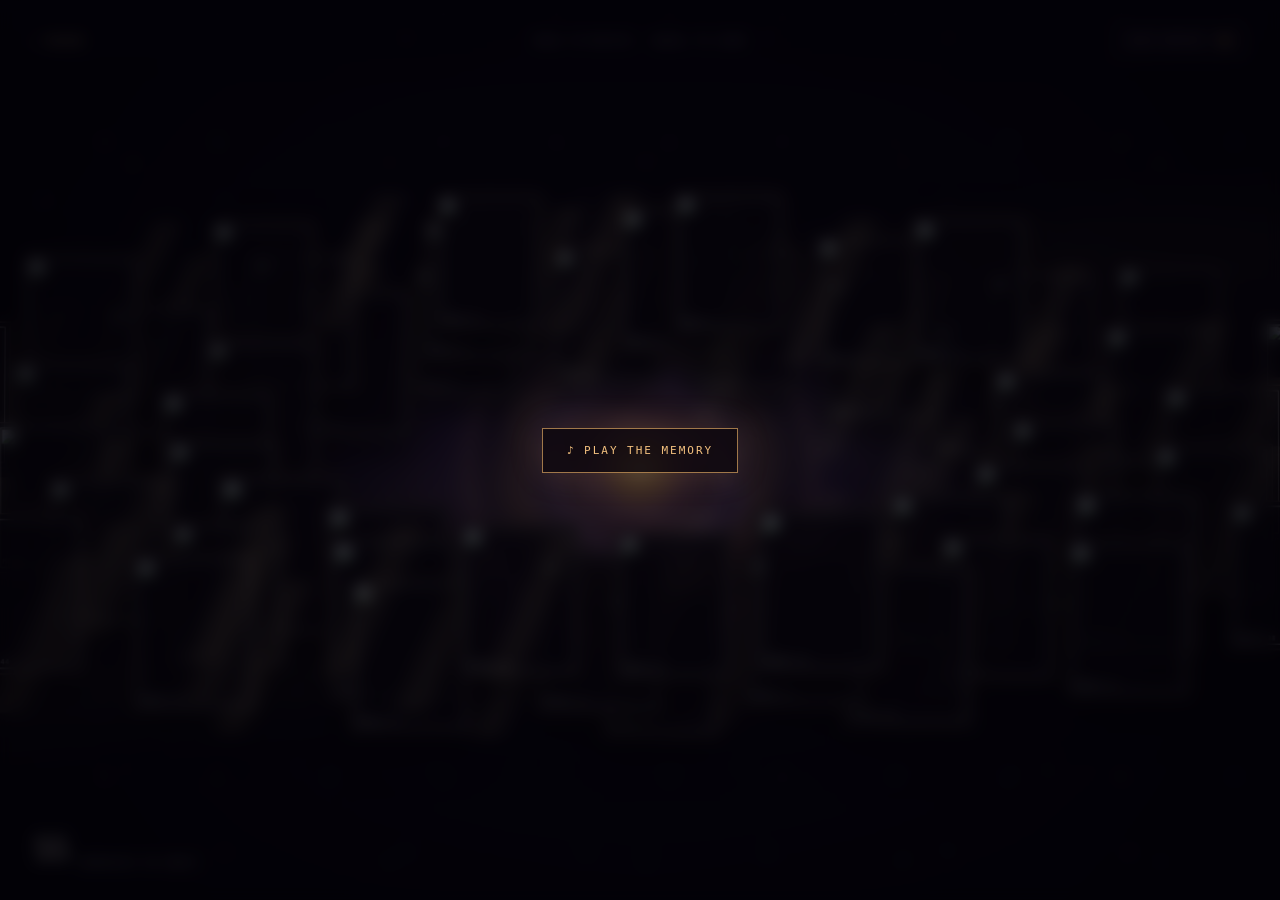
==== commit d607d33e: "Enable cinematic second-page enhancement layer" ====
--- a/galaxy.html
+++ b/galaxy.html
@@ -1,7 +1,7 @@
 <!doctype html>
 <html lang="en">
 <head>
-<meta charset="UTF-8"><meta name="viewport" content="width=device-width,initial-scale=1"><meta name="theme-color" content="#03020a"><title>Bagan — Memory Galaxy</title><link rel="stylesheet" href="galaxy.css">
+<meta charset="UTF-8"><meta name="viewport" content="width=device-width,initial-scale=1"><meta name="theme-color" content="#03020a"><title>Bagan — Memory Galaxy</title><link rel="stylesheet" href="galaxy.css"><link rel="stylesheet" href="galaxy-enhancements.css">
 <style>
 #musicGate{position:fixed;inset:0;z-index:9999;display:none;place-items:center;background:rgba(3,2,8,.72);backdrop-filter:blur(8px);color:#f3d3a0;font:11px monospace;letter-spacing:.18em;text-transform:uppercase}
 #musicGate button{border:1px solid rgba(237,178,105,.65);background:rgba(12,7,12,.75);color:#f3c17f;padding:15px 24px;font:inherit;letter-spacing:inherit;cursor:pointer;box-shadow:0 0 35px rgba(228,164,91,.16)}
@@ -15,7 +15,7 @@
 <div id="viewer" aria-hidden="true"><button id="close">×</button><img id="viewerImg" alt="Bagan memory"><div id="viewerText"></div></div>
 <audio id="baganMusic" preload="auto" autoplay loop playsinline src="https://files.catbox.moe/va63xn.mp3"></audio>
 <div id="musicGate"><button id="startMusic">♪ PLAY THE MEMORY</button></div>
-<script src="galaxy.js"></script>
+<script src="galaxy.js"></script><script src="galaxy-enhancements.js"></script>
 <script>
 const music=document.getElementById('baganMusic');
 const gate=document.getElementById('musicGate');
@@ -33,4 +33,4 @@
 window.addEventListener('load',startMemoryMusic);
 start.addEventListener('click',startMemoryMusic);
 </script>
-</body></html>+</body></html>
--- a/galaxy.css
+++ b/galaxy.css
@@ -1 +1 @@
-*{box-sizing:border-box}html,body{margin:0;width:100%;height:100%;overflow:hidden;background:#03020a;color:#eee6dc;font-family:Arial,Helvetica,sans-serif}body{user-select:none}#space{position:fixed;inset:0;overflow:hidden;perspective:1500px;background:radial-gradient(ellipse at center,#171125 0,#07050e 42%,#03020a 78%);cursor:grab}#space.dragging{cursor:grabbing}.stars{position:absolute;inset:-50%;background-image:radial-gradient(circle,#fff 0 1px,transparent 1.5px),radial-gradient(circle,#cba9ff 0 1px,transparent 1.5px),radial-gradient(circle,#ffdca6 0 1px,transparent 1.5px);background-size:113px 127px,181px 163px,257px 233px;background-position:10px 20px,50px 80px,130px 30px;opacity:.65;animation:starDrift 55s linear infinite}.stars:after{content:'';position:absolute;inset:0;background-image:radial-gradient(circle,#fff 0 1px,transparent 1.5px);background-size:307px 271px;opacity:.45}.nebula{position:absolute;border-radius:50%;filter:blur(45px);pointer-events:none}.n1{width:70vw;height:28vw;left:15%;top:32%;background:radial-gradient(ellipse,rgba(179,106,222,.18),rgba(75,88,202,.09) 42%,transparent 70%);transform:rotate(-16deg)}.n2{width:62vw;height:22vw;left:19%;top:45%;background:radial-gradient(ellipse,rgba(255,166,83,.12),rgba(169,82,159,.08) 45%,transparent 72%);transform:rotate(13deg)}.dustband{position:absolute;width:165%;height:36%;left:-32%;top:34%;border-radius:50%;transform:rotate(-11deg);background:radial-gradient(ellipse at center,rgba(255,220,180,.15),rgba(172,103,209,.08) 28%,transparent 67%);filter:blur(18px);pointer-events:none}#galaxy{position:absolute;left:50%;top:52%;width:min(110vw,1350px);height:min(110vw,1350px);transform:translate(-50%,-50%);transform-style:preserve-3d}#core{position:absolute;left:50%;top:50%;width:360px;height:360px;margin:-180px;transform-style:preserve-3d;pointer-events:none}.galaxy-cluster{position:absolute;left:50%;top:50%;width:330px;height:330px;margin:-165px;border-radius:50%;background:radial-gradient(circle at 50% 50%,#fff9df 0 1%,rgba(255,229,170,.98) 2%,rgba(255,182,100,.55) 7%,rgba(192,112,225,.25) 19%,transparent 42%),radial-gradient(ellipse at 50% 50%,transparent 0 31%,rgba(195,151,255,.22) 36%,transparent 53%),radial-gradient(ellipse at 50% 50%,transparent 0 45%,rgba(255,192,118,.16) 49%,transparent 62%);filter:blur(.2px);box-shadow:0 0 35px rgba(238,176,106,.35),0 0 100px rgba(155,105,235,.24);animation:galaxySpin 18s linear infinite}.galaxy-cluster:before,.galaxy-cluster:after{content:'';position:absolute;inset:-20px;border-radius:50%;background:radial-gradient(ellipse at 50% 50%,transparent 38%,rgba(224,184,255,.18) 41%,transparent 47%,rgba(255,203,135,.12) 50%,transparent 58%);filter:blur(3px);transform:rotate(24deg) scaleY(.34);animation:armSpin 12s linear infinite}.galaxy-cluster:after{transform:rotate(118deg) scaleY(.27);opacity:.75;animation-direction:reverse}.core-ring{position:absolute;left:50%;top:50%;width:260px;height:260px;margin:-130px;border-radius:50%;border:1px solid rgba(244,190,111,.28);box-shadow:0 0 55px rgba(221,157,83,.2),inset 0 0 55px rgba(211,127,82,.1);animation:coreSpin 9s linear infinite}.core-ring:before,.core-ring:after{content:'';position:absolute;inset:18px;border-radius:50%;border:1px dashed rgba(195,146,226,.16)}.core-ring:after{inset:42px;border-color:rgba(246,194,111,.16)}.core-glow{position:absolute;left:50%;top:50%;width:190px;height:190px;margin:-95px;border-radius:50%;background:radial-gradient(circle,#fff8df 0,rgba(255,191,105,.48) 8%,rgba(208,111,76,.15) 34%,transparent 70%);filter:blur(10px);animation:pulse 3s ease-in-out infinite}.core-glow:after{content:'';position:absolute;inset:-45px;border-radius:50%;background:radial-gradient(circle,rgba(255,205,132,.14),transparent 65%)}#core span{position:absolute;left:50%;top:50%;transform:translate(-50%,-50%);font:600 10px monospace;letter-spacing:.45em;color:#fff1d4;text-shadow:0 0 20px #e7a866;z-index:5}#photos{position:absolute;inset:0;transform-style:preserve-3d}.photo{position:absolute;left:50%;top:50%;width:132px;height:168px;margin:-84px -66px;border:1px solid rgba(255,222,183,.32);padding:5px;background:rgba(12,8,15,.82);box-shadow:0 16px 38px rgba(0,0,0,.7),0 0 24px rgba(208,135,86,.1);transform-style:preserve-3d;backface-visibility:visible;cursor:pointer;transition:border-color .3s,box-shadow .3s}.photo:hover{border-color:rgba(255,209,135,.9);box-shadow:0 0 40px rgba(231,165,91,.4);z-index:999}.photo img{width:100%;height:100%;object-fit:cover;display:block;filter:saturate(.88) contrast(1.03);transition:filter .3s,transform .3s}.photo:hover img{filter:saturate(1.15);transform:scale(1.025)}.photo:after{content:'';position:absolute;inset:5px;border:1px solid rgba(255,255,255,.08);pointer-events:none}.photo small{position:absolute;left:8px;bottom:8px;color:#fff;font:7px monospace;letter-spacing:.1em;text-shadow:0 1px 5px #000;z-index:2}.counter{position:fixed;z-index:10;left:34px;bottom:32px;display:flex;align-items:end;gap:12px}.counter b{font:500 34px Georgia}.counter span,.hint,header .back,#auto{font:9px monospace;letter-spacing:.18em;color:#9c8f9d}header{position:fixed;z-index:20;top:0;left:0;right:0;padding:25px 34px;display:flex;justify-content:space-between;align-items:center;background:linear-gradient(#03020ad9,transparent)}header .back{color:#e8c38d;text-decoration:none}.hint{position:absolute;left:50%;transform:translateX(-50%);white-space:nowrap}#auto{border:1px solid #ffffff1c;background:#0b0811aa;padding:10px 13px;cursor:pointer}#auto b{color:#e7ae68;margin-left:5px}#viewer{position:fixed;z-index:50;inset:0;background:rgba(3,2,8,.92);backdrop-filter:blur(18px);display:none;place-items:center;padding:30px}#viewer.open{display:grid}#viewer img{max-width:min(78vw,1050px);max-height:78vh;object-fit:contain;box-shadow:0 25px 100px #000;border:1px solid #ffffff1c}#viewerText{position:absolute;bottom:30px;font:9px monospace;letter-spacing:.2em;color:#dcb27d}#close{position:absolute;top:25px;right:30px;width:44px;height:44px;border:1px solid #ffffff22;background:#0a0710;color:#fff;font-size:27px;font-weight:200;cursor:pointer}@keyframes pulse{50%{transform:scale(1.12);opacity:.82}}@keyframes coreSpin{to{transform:rotate(360deg)}}@keyframes galaxySpin{to{transform:rotate(360deg)}}@keyframes armSpin{to{transform:rotate(360deg)}}@keyframes starDrift{to{transform:translate3d(80px,40px,0)}}@media(max-width:700px){.photo{width:92px;height:120px;margin:-60px -46px}.hint{display:none}.counter{left:18px;bottom:20px}.counter b{font-size:25px}header{padding:20px 18px}#galaxy{width:175vw;height:175vw}.core-ring{width:180px;height:180px;margin:-90px}.core-glow{width:135px;height:135px;margin:-67px}.galaxy-cluster{width:220px;height:220px;margin:-110px}#core{width:250px;height:250px;margin:-125px}}
+*{box-sizing:border-box}html,body{margin:0;width:100%;height:100%;overflow:hidden;background:#03020a;color:#eee6dc;font-family:Arial,Helvetica,sans-serif}body{user-select:none}#space{position:fixed;inset:0;overflow:hidden;perspective:1500px;background:radial-gradient(ellipse at center,#171125 0,#07050e 42%,#03020a 78%);cursor:grab;animation:spaceReveal 1.2s cubic-bezier(.2,.8,.2,1) both}#space.dragging{cursor:grabbing}.stars{position:absolute;inset:-50%;background-image:radial-gradient(circle,#fff 0 1px,transparent 1.5px),radial-gradient(circle,#cba9ff 0 1px,transparent 1.5px),radial-gradient(circle,#ffdca6 0 1px,transparent 1.5px);background-size:113px 127px,181px 163px,257px 233px;background-position:10px 20px,50px 80px,130px 30px;opacity:.65;animation:starDrift 55s linear infinite}.stars:after{content:'';position:absolute;inset:0;background-image:radial-gradient(circle,#fff 0 1px,transparent 1.5px);background-size:307px 271px;opacity:.45}.stars:before{content:'';position:absolute;inset:0;background:linear-gradient(110deg,transparent 35%,rgba(255,214,157,.13) 48%,transparent 58%);transform:translateX(-100%);animation:starlight 9s ease-in-out infinite}.nebula{position:absolute;border-radius:50%;filter:blur(45px);pointer-events:none}.n1{width:70vw;height:28vw;left:15%;top:32%;background:radial-gradient(ellipse,rgba(179,106,222,.18),rgba(75,88,202,.09) 42%,transparent 70%);transform:rotate(-16deg);animation:nebulaFloat 14s ease-in-out infinite alternate}.n2{width:62vw;height:22vw;left:19%;top:45%;background:radial-gradient(ellipse,rgba(255,166,83,.12),rgba(169,82,159,.08) 45%,transparent 72%);transform:rotate(13deg);animation:nebulaFloat 18s ease-in-out infinite alternate-reverse}.dustband{position:absolute;width:165%;height:36%;left:-32%;top:34%;border-radius:50%;transform:rotate(-11deg);background:radial-gradient(ellipse at center,rgba(255,220,180,.15),rgba(172,103,209,.08) 28%,transparent 67%);filter:blur(18px);pointer-events:none;animation:dustPulse 7s ease-in-out infinite}.dustband:after{content:'';position:absolute;inset:-20%;background:radial-gradient(ellipse,transparent 30%,rgba(255,205,142,.06) 46%,transparent 62%);animation:bandSpin 24s linear infinite}#galaxy{position:absolute;left:50%;top:52%;width:min(110vw,1350px);height:min(110vw,1350px);transform:translate(-50%,-50%);transform-style:preserve-3d;animation:galaxyEntrance 1.6s cubic-bezier(.16,1,.3,1) .15s both}#core{position:absolute;left:50%;top:50%;width:360px;height:360px;margin:-180px;transform-style:preserve-3d;pointer-events:none}.galaxy-cluster{position:absolute;left:50%;top:50%;width:330px;height:330px;margin:-165px;border-radius:50%;background:radial-gradient(circle at 50% 50%,#fff9df 0 1%,rgba(255,229,170,.98) 2%,rgba(255,182,100,.55) 7%,rgba(192,112,225,.25) 19%,transparent 42%),radial-gradient(ellipse at 50% 50%,transparent 0 31%,rgba(195,151,255,.22) 36%,transparent 53%),radial-gradient(ellipse at 50% 50%,transparent 0 45%,rgba(255,192,118,.16) 49%,transparent 62%);filter:blur(.2px);box-shadow:0 0 35px rgba(238,176,106,.35),0 0 100px rgba(155,105,235,.24);animation:galaxySpin 18s linear infinite,clusterPulse 4s ease-in-out infinite}.galaxy-cluster:before,.galaxy-cluster:after{content:'';position:absolute;inset:-20px;border-radius:50%;background:radial-gradient(ellipse at 50% 50%,transparent 38%,rgba(224,184,255,.18) 41%,transparent 47%,rgba(255,203,135,.12) 50%,transparent 58%);filter:blur(3px);transform:rotate(24deg) scaleY(.34);animation:armSpin 12s linear infinite}.galaxy-cluster:after{inset:-35px;transform:rotate(118deg) scaleY(.27);opacity:.75;animation-direction:reverse}.core-ring{position:absolute;left:50%;top:50%;width:260px;height:260px;margin:-130px;border-radius:50%;border:1px solid rgba(244,190,111,.28);box-shadow:0 0 55px rgba(221,157,83,.2),inset 0 0 55px rgba(211,127,82,.1);animation:coreSpin 9s linear infinite}.core-ring:before,.core-ring:after{content:'';position:absolute;inset:18px;border-radius:50%;border:1px dashed rgba(195,146,226,.16)}.core-ring:after{inset:42px;border-color:rgba(246,194,111,.16)}.core-glow{position:absolute;left:50%;top:50%;width:190px;height:190px;margin:-95px;border-radius:50%;background:radial-gradient(circle,#fff8df 0,rgba(255,191,105,.48) 8%,rgba(208,111,76,.15) 34%,transparent 70%);filter:blur(10px);animation:pulse 3s ease-in-out infinite}.core-glow:after{content:'';position:absolute;inset:-45px;border-radius:50%;background:radial-gradient(circle,rgba(255,205,132,.14),transparent 65%)}#core span{position:absolute;left:50%;top:50%;transform:translate(-50%,-50%);font:600 10px monospace;letter-spacing:.45em;color:#fff1d4;text-shadow:0 0 20px #e7a866;z-index:5;animation:coreText 3s ease-in-out infinite}.photo{position:absolute;left:50%;top:50%;width:132px;height:168px;margin:-84px -66px;border:1px solid rgba(255,222,183,.32);padding:5px;background:rgba(12,8,15,.82);box-shadow:0 16px 38px rgba(0,0,0,.7),0 0 24px rgba(208,135,86,.1);transform-style:preserve-3d;backface-visibility:visible;cursor:pointer;transition:border-color .3s,box-shadow .3s;animation:photoReveal .9s cubic-bezier(.16,1,.3,1) both}.photo:hover{border-color:rgba(255,209,135,.9);box-shadow:0 0 40px rgba(231,165,91,.4),0 0 75px rgba(231,165,91,.12);z-index:999}.photo img{width:100%;height:100%;object-fit:cover;display:block;filter:saturate(.88) contrast(1.03);transition:filter .3s,transform .5s}.photo:hover img{filter:saturate(1.15) contrast(1.05);transform:scale(1.045)}.photo:after{content:'';position:absolute;inset:5px;border:1px solid rgba(255,255,255,.08);pointer-events:none}.photo small{position:absolute;left:8px;bottom:8px;color:#fff;font:7px monospace;letter-spacing:.1em;text-shadow:0 1px 5px #000;z-index:2}.counter{position:fixed;z-index:10;left:34px;bottom:32px;display:flex;align-items:end;gap:12px;animation:uiRise 1s ease .8s both}.counter b{font:500 34px Georgia}.counter span,.hint,header .back,#auto{font:9px monospace;letter-spacing:.18em;color:#9c8f9d}header{position:fixed;z-index:20;top:0;left:0;right:0;padding:25px 34px;display:flex;justify-content:space-between;align-items:center;background:linear-gradient(#03020ad9,transparent);animation:uiRise 1s ease .65s both}header .back{color:#e8c38d;text-decoration:none;transition:color .3s,text-shadow .3s}header .back:hover{color:#ffd89c;text-shadow:0 0 18px rgba(231,174,104,.7)}.hint{position:absolute;left:50%;transform:translateX(-50%);white-space:nowrap;animation:hintPulse 4s ease-in-out infinite}#auto{border:1px solid #ffffff1c;background:#0b0811aa;padding:10px 13px;cursor:pointer;transition:.3s}#auto:hover{border-color:#e7ae68;background:#16101c;box-shadow:0 0 25px rgba(231,174,104,.14)}#auto b{color:#e7ae68;margin-left:5px}#viewer{position:fixed;z-index:50;inset:0;background:rgba(3,2,8,.92);backdrop-filter:blur(18px);display:none;place-items:center;padding:30px}#viewer.open{display:grid;animation:viewerIn .45s ease both}#viewer img{max-width:min(78vw,1050px);max-height:78vh;object-fit:contain;box-shadow:0 25px 100px #000;border:1px solid #ffffff1c;animation:imageIn .6s cubic-bezier(.16,1,.3,1) both}#viewerText{position:absolute;bottom:30px;font:9px monospace;letter-spacing:.2em;color:#dcb27d;animation:uiRise .5s ease .15s both}#close{position:absolute;top:25px;right:30px;width:44px;height:44px;border:1px solid #ffffff22;background:#0a0710;color:#fff;font-size:27px;font-weight:200;cursor:pointer;transition:.3s}#close:hover{border-color:#e7ae68;color:#f2c17f;box-shadow:0 0 25px rgba(231,174,104,.2);transform:rotate(90deg)}@keyframes spaceReveal{from{opacity:0;filter:blur(10px)}to{opacity:1;filter:none}}@keyframes galaxyEntrance{from{opacity:0;transform:translate(-50%,-50%) scale(.78);filter:blur(8px)}to{opacity:1;transform:translate(-50%,-50%) scale(1);filter:none}}@keyframes photoReveal{from{opacity:0;transform:scale(.35) translateZ(-180px)}to{opacity:1}}@keyframes nebulaFloat{to{transform:rotate(-16deg) translate3d(2%, -5%,0) scale(1.08)}}@keyframes dustPulse{50%{opacity:.72;transform:rotate(-11deg) scale(1.04)}}@keyframes bandSpin{to{transform:rotate(360deg)}}@keyframes clusterPulse{50%{filter:blur(1px) brightness(1.12);box-shadow:0 0 55px rgba(238,176,106,.48),0 0 125px rgba(155,105,235,.3)}}@keyframes coreText{50%{text-shadow:0 0 32px #ffd08a;opacity:.92}}@keyframes starlight{0%,55%{transform:translateX(-100%)}75%,100%{transform:translateX(100%)}}@keyframes starDrift{to{transform:translate3d(80px,40px,0)}}@keyframes pulse{50%{transform:scale(1.12);opacity:.82}}@keyframes coreSpin{to{transform:rotate(360deg)}}@keyframes galaxySpin{to{transform:rotate(360deg)}}@keyframes armSpin{to{transform:rotate(360deg)}}@keyframes hintPulse{50%{opacity:.55}}@keyframes uiRise{from{opacity:0;transform:translateY(12px)}to{opacity:1;transform:none}}@keyframes viewerIn{from{opacity:0}to{opacity:1}}@keyframes imageIn{from{opacity:0;transform:scale(.92) translateY(18px)}to{opacity:1;transform:none}}@media(max-width:700px){.photo{width:92px;height:120px;margin:-60px -46px}.hint{display:none}.counter{left:18px;bottom:20px}.counter b{font-size:25px}header{padding:20px 18px}#galaxy{width:175vw;height:175vw}.core-ring{width:180px;height:180px;margin:-90px}.core-glow{width:135px;height:135px;margin:-67px}.galaxy-cluster{width:220px;height:220px;margin:-110px}#core{width:250px;height:250px;margin:-125px}}@media(prefers-reduced-motion:reduce){*,*:before,*:after{animation-duration:.01ms!important;animation-iteration-count:1!important;transition:none!important}}
--- a/galaxy-enhancements.css
+++ b/galaxy-enhancements.css
@@ -0,0 +1,21 @@
+/* Bagan — second page cinematic enhancement layer */
+#space{isolation:isolate}
+#space:after{content:'';position:absolute;inset:0;z-index:2;pointer-events:none;background:radial-gradient(circle at center,transparent 24%,rgba(2,1,6,.08) 52%,rgba(2,1,6,.48) 100%);mix-blend-mode:multiply}
+.orbit-trails{position:absolute;inset:0;z-index:1;pointer-events:none;overflow:hidden}
+.orbit-trails span{position:absolute;left:50%;top:52%;width:72vw;height:22vw;border:1px solid rgba(239,178,104,.11);border-radius:50%;transform:translate(-50%,-50%) rotate(-12deg);box-shadow:0 0 35px rgba(221,155,88,.04);animation:trailFloat 10s ease-in-out infinite alternate}
+.orbit-trails span:nth-child(2){width:92vw;height:29vw;transform:translate(-50%,-50%) rotate(13deg);border-color:rgba(188,143,233,.08);animation-delay:-3s;animation-duration:14s}
+.orbit-trails span:nth-child(3){width:116vw;height:38vw;transform:translate(-50%,-50%) rotate(-7deg);border-color:rgba(255,218,166,.06);animation-delay:-6s;animation-duration:18s}
+.cinematic-particles{position:absolute;inset:0;z-index:3;pointer-events:none;overflow:hidden}
+.cinematic-particles i{position:absolute;width:2px;height:2px;border-radius:50%;background:#ffe2b0;box-shadow:0 0 9px rgba(255,194,112,.7);opacity:.5;animation:particleFloat linear infinite}
+.photo{will-change:transform,opacity,filter;transition:border-color .35s,box-shadow .35s,filter .35s}
+.photo:before{content:'';position:absolute;inset:-1px;z-index:3;pointer-events:none;background:linear-gradient(115deg,transparent 35%,rgba(255,224,177,.16) 49%,transparent 62%);transform:translateX(-120%);transition:transform .7s ease}
+.photo:hover:before{transform:translateX(120%)}
+.photo:hover{filter:brightness(1.08) saturate(1.05)}
+#core{filter:drop-shadow(0 0 30px rgba(237,169,91,.12))}
+#core:after{content:'';position:absolute;left:50%;top:50%;width:430px;height:430px;margin:-215px;border-radius:50%;border:1px solid rgba(255,211,154,.05);box-shadow:0 0 90px rgba(217,140,81,.08);animation:outerRing 16s linear infinite}
+#viewer.open #viewerImg{animation:viewerImageCinematic .75s cubic-bezier(.16,1,.3,1) both}
+@keyframes trailFloat{to{transform:translate(-50%,-50%) rotate(-8deg) scale(1.04);opacity:.72}}
+@keyframes particleFloat{0%{transform:translate3d(0,30px,0) scale(.6);opacity:0}15%{opacity:.55}70%{opacity:.35}100%{transform:translate3d(35px,-110vh,0) scale(1.1);opacity:0}}
+@keyframes outerRing{to{transform:rotate(360deg)}}
+@keyframes viewerImageCinematic{from{opacity:0;transform:scale(.88) translateY(28px);filter:brightness(.65) blur(8px)}to{opacity:1;transform:none;filter:none}}
+@media(prefers-reduced-motion:reduce){.orbit-trails,.cinematic-particles,#core:after{display:none}.photo:before{display:none}}
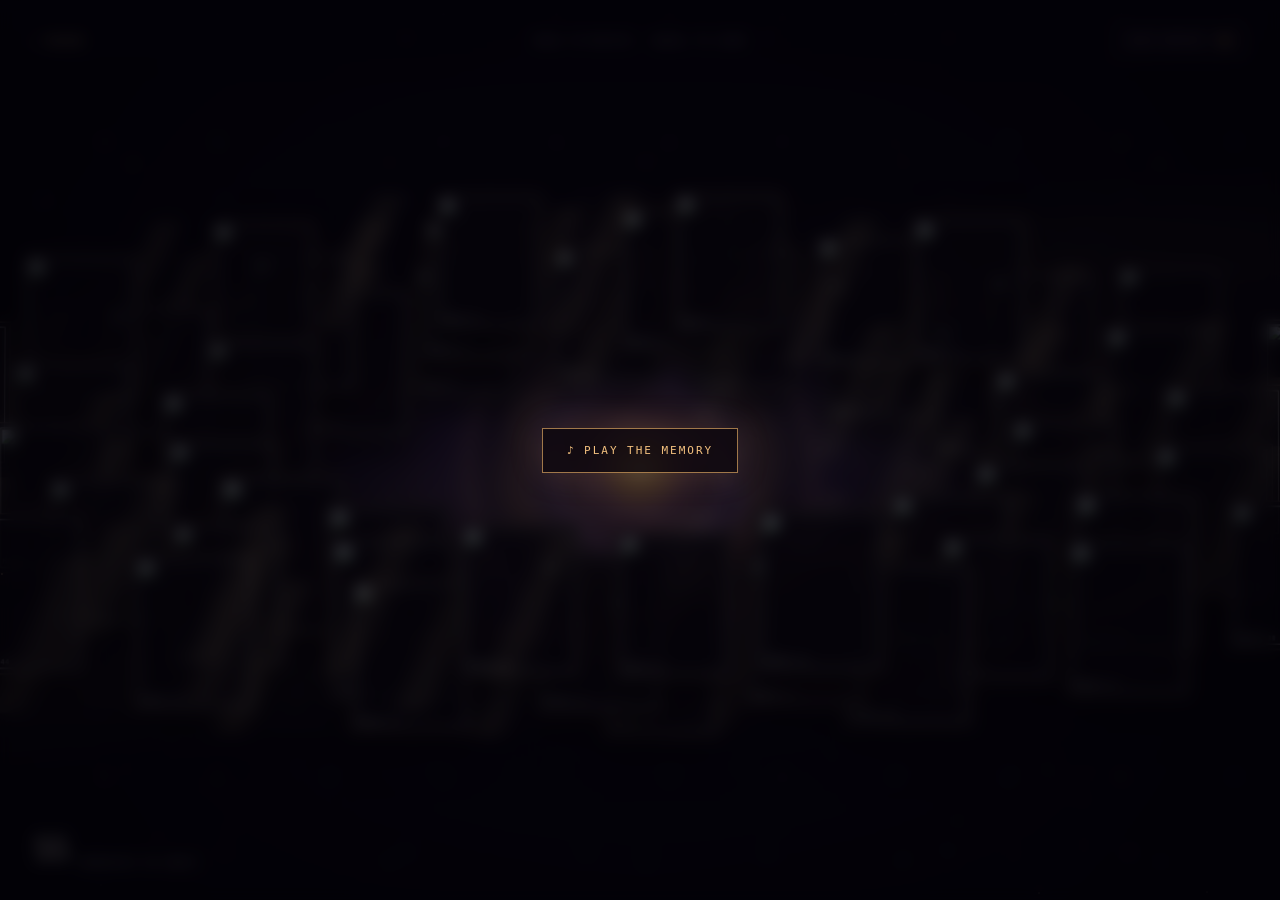
==== commit 5fd30e69: "Polish Bagan memory viewer and mobile-ready second page" ====
--- a/galaxy.html
+++ b/galaxy.html
@@ -1,7 +1,7 @@
 <!doctype html>
 <html lang="en">
 <head>
-<meta charset="UTF-8"><meta name="viewport" content="width=device-width,initial-scale=1"><meta name="theme-color" content="#03020a"><title>Bagan — Memory Galaxy</title><link rel="stylesheet" href="galaxy.css"><link rel="stylesheet" href="galaxy-enhancements.css">
+<meta charset="UTF-8"><meta name="viewport" content="width=device-width,initial-scale=1"><meta name="theme-color" content="#03020a"><title>Bagan — Memory Galaxy</title><link rel="stylesheet" href="galaxy.css"><link rel="stylesheet" href="galaxy-enhancements.css"><link rel="stylesheet" href="viewer-mobile-smooth.css">
 <style>
 #musicGate{position:fixed;inset:0;z-index:9999;display:none;place-items:center;background:rgba(3,2,8,.72);backdrop-filter:blur(8px);color:#f3d3a0;font:11px monospace;letter-spacing:.18em;text-transform:uppercase}
 #musicGate button{border:1px solid rgba(237,178,105,.65);background:rgba(12,7,12,.75);color:#f3c17f;padding:15px 24px;font:inherit;letter-spacing:inherit;cursor:pointer;box-shadow:0 0 35px rgba(228,164,91,.16)}
@@ -15,7 +15,7 @@
 <div id="viewer" aria-hidden="true"><button id="close">×</button><img id="viewerImg" alt="Bagan memory"><div id="viewerText"></div></div>
 <audio id="baganMusic" preload="auto" autoplay loop playsinline src="https://files.catbox.moe/va63xn.mp3"></audio>
 <div id="musicGate"><button id="startMusic">♪ PLAY THE MEMORY</button></div>
-<script src="galaxy.js"></script><script src="galaxy-enhancements.js"></script>
+<script src="galaxy.js"></script><script src="galaxy-enhancements.js"></script><script src="viewer-touch.js"></script>
 <script>
 const music=document.getElementById('baganMusic');
 const gate=document.getElementById('musicGate');
--- a/galaxy-enhancements.css
+++ b/galaxy-enhancements.css
@@ -13,9 +13,43 @@
 .photo:hover{filter:brightness(1.08) saturate(1.05)}
 #core{filter:drop-shadow(0 0 30px rgba(237,169,91,.12))}
 #core:after{content:'';position:absolute;left:50%;top:50%;width:430px;height:430px;margin:-215px;border-radius:50%;border:1px solid rgba(255,211,154,.05);box-shadow:0 0 90px rgba(217,140,81,.08);animation:outerRing 16s linear infinite}
+
+/* Cinematic memory viewer: the selected photo floats above the same Bagan galaxy
+   language used by the main center core, so opening a memory feels like entering it. */
+#viewer{overflow:hidden;background:rgba(3,2,8,.78)}
+.viewer-galaxy{position:absolute;inset:0;z-index:0;pointer-events:none;overflow:hidden;background:radial-gradient(ellipse at center,#171125 0,#07050e 48%,#03020a 86%)}
+.viewer-stars{position:absolute;inset:-50%;opacity:.5;background-image:radial-gradient(circle,#fff 0 1px,transparent 1.5px),radial-gradient(circle,#cba9ff 0 1px,transparent 1.5px),radial-gradient(circle,#ffdca6 0 1px,transparent 1.5px);background-size:113px 127px,181px 163px,257px 233px;background-position:10px 20px,50px 80px,130px 30px;animation:viewerStarDrift 42s linear infinite}
+.viewer-stars:after{content:'';position:absolute;inset:0;background:linear-gradient(110deg,transparent 35%,rgba(255,214,157,.12) 48%,transparent 58%);transform:translateX(-100%);animation:viewerStarlight 8s ease-in-out infinite}
+.viewer-nebula{position:absolute;border-radius:50%;filter:blur(55px);opacity:.8}
+.viewer-nebula.vn1{width:72vw;height:30vw;left:14%;top:31%;background:radial-gradient(ellipse,rgba(179,106,222,.2),rgba(75,88,202,.1) 42%,transparent 70%);transform:rotate(-16deg);animation:viewerNebulaFloat 12s ease-in-out infinite alternate}
+.viewer-nebula.vn2{width:65vw;height:25vw;left:18%;top:44%;background:radial-gradient(ellipse,rgba(255,166,83,.16),rgba(169,82,159,.1) 45%,transparent 72%);transform:rotate(13deg);animation:viewerNebulaFloat2 16s ease-in-out infinite alternate-reverse}
+.viewer-galaxy-core{position:absolute;left:50%;top:51%;width:520px;height:520px;margin:-260px;transform-style:preserve-3d;filter:drop-shadow(0 0 45px rgba(237,169,91,.12));animation:viewerGalaxyFloat 7s ease-in-out infinite alternate}
+.viewer-galaxy-cluster{position:absolute;left:50%;top:50%;width:430px;height:430px;margin:-215px;border-radius:50%;background:radial-gradient(circle at 50% 50%,#fff9df 0 1%,rgba(255,229,170,.98) 2%,rgba(255,182,100,.55) 7%,rgba(192,112,225,.25) 19%,transparent 42%),radial-gradient(ellipse at 50% 50%,transparent 0 31%,rgba(195,151,255,.22) 36%,transparent 53%),radial-gradient(ellipse at 50% 50%,transparent 0 45%,rgba(255,192,118,.16) 49%,transparent 62%);box-shadow:0 0 45px rgba(238,176,106,.38),0 0 125px rgba(155,105,235,.25);animation:viewerGalaxySpin 18s linear infinite,viewerClusterPulse 4s ease-in-out infinite}
+.viewer-galaxy-cluster:before,.viewer-galaxy-cluster:after{content:'';position:absolute;inset:-25px;border-radius:50%;background:radial-gradient(ellipse at 50% 50%,transparent 38%,rgba(224,184,255,.18) 41%,transparent 47%,rgba(255,203,135,.12) 50%,transparent 58%);filter:blur(3px);transform:rotate(24deg) scaleY(.34);animation:viewerArmSpin 12s linear infinite}
+.viewer-galaxy-cluster:after{inset:-42px;transform:rotate(118deg) scaleY(.27);opacity:.75;animation-direction:reverse}
+.viewer-core-ring{position:absolute;left:50%;top:50%;width:355px;height:355px;margin:-177.5px;border-radius:50%;border:1px solid rgba(244,190,111,.3);box-shadow:0 0 65px rgba(221,157,83,.22),inset 0 0 65px rgba(211,127,82,.1);animation:viewerCoreSpin 9s linear infinite}
+.viewer-core-ring:before,.viewer-core-ring:after{content:'';position:absolute;inset:24px;border-radius:50%;border:1px dashed rgba(195,146,226,.17)}
+.viewer-core-ring:after{inset:58px;border-color:rgba(246,194,111,.17)}
+.viewer-core-glow{position:absolute;left:50%;top:50%;width:245px;height:245px;margin:-122.5px;border-radius:50%;background:radial-gradient(circle,#fff8df 0,rgba(255,191,105,.5) 8%,rgba(208,111,76,.16) 34%,transparent 70%);filter:blur(11px);animation:viewerGlowPulse 3s ease-in-out infinite}
+#viewer>img,#viewerText,#close{position:relative;z-index:5}
+#viewer>img{box-shadow:0 25px 100px rgba(0,0,0,.85),0 0 65px rgba(237,169,91,.13)}
+#viewer.open .viewer-galaxy{animation:viewerBackdropIn .8s ease both}
 #viewer.open #viewerImg{animation:viewerImageCinematic .75s cubic-bezier(.16,1,.3,1) both}
+
 @keyframes trailFloat{to{transform:translate(-50%,-50%) rotate(-8deg) scale(1.04);opacity:.72}}
 @keyframes particleFloat{0%{transform:translate3d(0,30px,0) scale(.6);opacity:0}15%{opacity:.55}70%{opacity:.35}100%{transform:translate3d(35px,-110vh,0) scale(1.1);opacity:0}}
 @keyframes outerRing{to{transform:rotate(360deg)}}
+@keyframes viewerBackdropIn{from{opacity:0;transform:scale(1.08)}to{opacity:1;transform:none}}
+@keyframes viewerStarDrift{to{transform:translate3d(70px,35px,0)}}
+@keyframes viewerStarlight{0%,55%{transform:translateX(-100%)}75%,100%{transform:translateX(100%)}}
+@keyframes viewerNebulaFloat{to{transform:rotate(-16deg) translate3d(2%,-5%,0) scale(1.08)}}
+@keyframes viewerNebulaFloat2{to{transform:rotate(13deg) translate3d(-2%,4%,0) scale(1.06)}}
+@keyframes viewerGalaxyFloat{to{transform:translateY(-10px) scale(1.025)}}
+@keyframes viewerGalaxySpin{to{transform:rotate(360deg)}}
+@keyframes viewerArmSpin{to{transform:rotate(360deg)}}
+@keyframes viewerCoreSpin{to{transform:rotate(360deg)}}
+@keyframes viewerClusterPulse{50%{filter:brightness(1.12);box-shadow:0 0 65px rgba(238,176,106,.48),0 0 145px rgba(155,105,235,.3)}}
+@keyframes viewerGlowPulse{50%{transform:scale(1.12);opacity:.82}}
 @keyframes viewerImageCinematic{from{opacity:0;transform:scale(.88) translateY(28px);filter:brightness(.65) blur(8px)}to{opacity:1;transform:none;filter:none}}
-@media(prefers-reduced-motion:reduce){.orbit-trails,.cinematic-particles,#core:after{display:none}.photo:before{display:none}}
+@media(max-width:700px){.viewer-galaxy-core{width:330px;height:330px;margin:-165px}.viewer-galaxy-cluster{width:275px;height:275px;margin:-137.5px}.viewer-core-ring{width:230px;height:230px;margin:-115px}.viewer-core-glow{width:165px;height:165px;margin:-82.5px}.viewer-nebula{filter:blur(40px)}}
+@media(prefers-reduced-motion:reduce){.orbit-trails,.cinematic-particles,#core:after,.viewer-galaxy,.viewer-stars,.viewer-nebula,.viewer-galaxy-core,.viewer-galaxy-cluster,.viewer-core-ring,.viewer-core-glow{animation:none!important}.photo:before{display:none}}
--- a/viewer-mobile-smooth.css
+++ b/viewer-mobile-smooth.css
@@ -0,0 +1,34 @@
+/* Bagan — viewer scale, tap-to-close and mobile intro polish */
+#close{display:none!important}
+#viewer{touch-action:manipulation;transition:background .55s ease,backdrop-filter .55s ease}
+#viewer>img{cursor:pointer;touch-action:manipulation;will-change:transform,opacity,filter;transition:transform .45s cubic-bezier(.16,1,.3,1),filter .45s ease,opacity .35s ease}
+#viewer.open>img{transform:scale(1)}
+.viewer-galaxy-core{width:760px;height:760px;margin:-380px;animation-duration:24s}
+.viewer-galaxy-cluster{width:620px;height:620px;margin:-310px}
+.viewer-core-ring{width:500px;height:500px;margin:-250px}
+.viewer-core-glow{width:350px;height:350px;margin:-175px}
+.viewer-galaxy-cluster:before{inset:-34px}
+.viewer-galaxy-cluster:after{inset:-56px}
+.viewer-nebula.vn1{width:105vw;height:42vw;left:-2%;top:24%}
+.viewer-nebula.vn2{width:95vw;height:35vw;left:3%;top:48%}
+#viewerText{pointer-events:none}
+@media(max-width:700px){
+  .viewer-galaxy-core{width:470px;height:470px;margin:-235px}
+  .viewer-galaxy-cluster{width:385px;height:385px;margin:-192.5px}
+  .viewer-core-ring{width:305px;height:305px;margin:-152.5px}
+  .viewer-core-glow{width:215px;height:215px;margin:-107.5px}
+  .viewer-galaxy-cluster:before{inset:-22px}
+  .viewer-galaxy-cluster:after{inset:-35px}
+  .viewer-nebula.vn1{width:150vw;height:70vw;left:-25%;top:20%}
+  .viewer-nebula.vn2{width:135vw;height:60vw;left:-18%;top:50%}
+  #viewer{padding:18px}
+  #viewer>img{max-width:88vw;max-height:72vh}
+  #viewerText{bottom:18px;font-size:8px;letter-spacing:.14em}
+}
+@media(max-width:390px){
+  .viewer-galaxy-core{width:410px;height:410px;margin:-205px}
+  .viewer-galaxy-cluster{width:335px;height:335px;margin:-167.5px}
+  .viewer-core-ring{width:270px;height:270px;margin:-135px}
+  .viewer-core-glow{width:190px;height:190px;margin:-95px}
+}
+@media(prefers-reduced-motion:reduce){#viewer>img{transition:none}.viewer-galaxy-core{animation:none!important}}
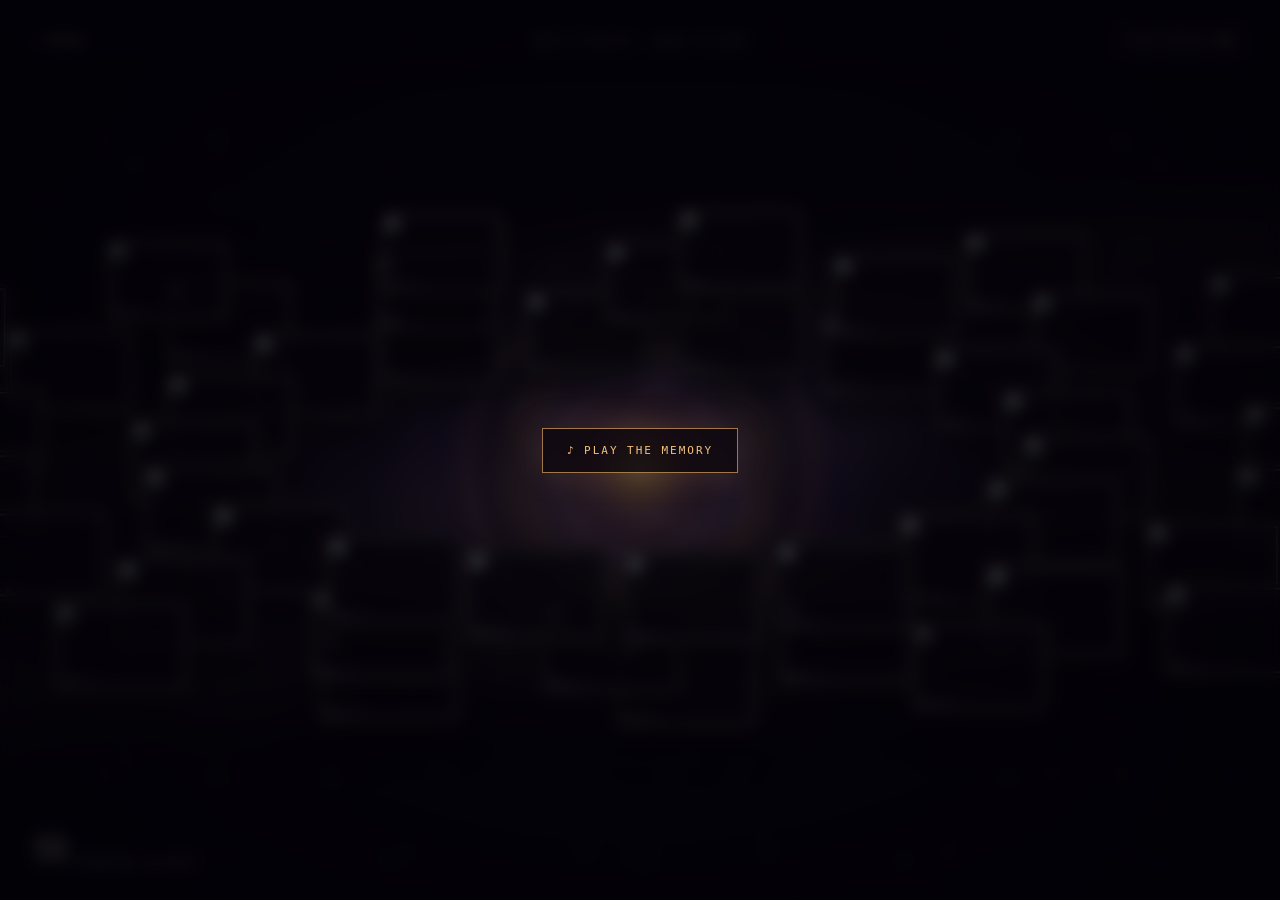
==== commit 2559a0ae: "Polish second-page memory layout and viewer controls" ====
--- a/galaxy.html
+++ b/galaxy.html
@@ -1,7 +1,7 @@
 <!doctype html>
 <html lang="en">
 <head>
-<meta charset="UTF-8"><meta name="viewport" content="width=device-width,initial-scale=1"><meta name="theme-color" content="#03020a"><title>Bagan — Memory Galaxy</title><link rel="stylesheet" href="galaxy.css"><link rel="stylesheet" href="galaxy-enhancements.css"><link rel="stylesheet" href="viewer-mobile-smooth.css">
+<meta charset="UTF-8"><meta name="viewport" content="width=device-width,initial-scale=1"><meta name="theme-color" content="#03020a"><title>Bagan — Memory Galaxy</title><link rel="stylesheet" href="galaxy.css"><link rel="stylesheet" href="galaxy-enhancements.css"><link rel="stylesheet" href="galaxy-layout-polish.css"><link rel="stylesheet" href="viewer-mobile-smooth.css">
 <style>
 #musicGate{position:fixed;inset:0;z-index:9999;display:none;place-items:center;background:rgba(3,2,8,.72);backdrop-filter:blur(8px);color:#f3d3a0;font:11px monospace;letter-spacing:.18em;text-transform:uppercase}
 #musicGate button{border:1px solid rgba(237,178,105,.65);background:rgba(12,7,12,.75);color:#f3c17f;padding:15px 24px;font:inherit;letter-spacing:inherit;cursor:pointer;box-shadow:0 0 35px rgba(228,164,91,.16)}
@@ -12,25 +12,13 @@
 <div id="space"><div class="nebula n1"></div><div class="nebula n2"></div><div class="stars"></div><div class="dustband"></div><div id="galaxy"><div id="core"><div class="galaxy-cluster" aria-hidden="true"></div><div class="core-glow"></div><div class="core-ring"></div><span>BAGAN</span></div><div id="photos"></div></div></div>
 <header><a href="index.html" class="back">← BAGAN</a><div class="hint">DRAG TO ROTATE · WHEEL TO ZOOM</div><button id="auto">AUTO ROTATE <b>ON</b></button></header>
 <div class="counter"><b id="count">55</b><span>MEMORIES IN ORBIT</span></div>
-<div id="viewer" aria-hidden="true"><button id="close">×</button><img id="viewerImg" alt="Bagan memory"><div id="viewerText"></div></div>
+<div id="viewer" aria-hidden="true"><img id="viewerImg" alt="Bagan memory"><div id="viewerText"></div></div>
 <audio id="baganMusic" preload="auto" autoplay loop playsinline src="https://files.catbox.moe/va63xn.mp3"></audio>
 <div id="musicGate"><button id="startMusic">♪ PLAY THE MEMORY</button></div>
-<script src="galaxy.js"></script><script src="galaxy-enhancements.js"></script><script src="viewer-touch.js"></script>
+<script src="galaxy.js"></script><script src="galaxy-enhancements.js"></script><script src="orbit-layout-tuning.js"></script><script src="viewer-touch.js"></script>
 <script>
-const music=document.getElementById('baganMusic');
-const gate=document.getElementById('musicGate');
-const start=document.getElementById('startMusic');
-async function startMemoryMusic(){
-  try{
-    music.volume=.78;
-    await music.play();
-    gate.classList.remove('show');
-    sessionStorage.setItem('baganMusic','playing');
-  }catch(e){
-    gate.classList.add('show');
-  }
-}
-window.addEventListener('load',startMemoryMusic);
-start.addEventListener('click',startMemoryMusic);
+const music=document.getElementById('baganMusic');const gate=document.getElementById('musicGate');const start=document.getElementById('startMusic');
+async function startMemoryMusic(){try{music.volume=.78;await music.play();gate.classList.remove('show');sessionStorage.setItem('baganMusic','playing')}catch(e){gate.classList.add('show')}}
+window.addEventListener('load',startMemoryMusic);start.addEventListener('click',startMemoryMusic);
 </script>
 </body></html>
--- a/galaxy-layout-polish.css
+++ b/galaxy-layout-polish.css
@@ -0,0 +1,20 @@
+/* Bagan — clean 55-memory orbit layout */
+#photos{position:absolute;inset:0;transform-style:preserve-3d}
+.photo{width:150px!important;height:100px!important;margin:-50px -75px!important;padding:4px!important;border-radius:7px!important;overflow:hidden;aspect-ratio:3/2!important;will-change:transform,opacity,filter;backface-visibility:hidden;}
+.photo img{width:100%;height:100%;object-fit:cover;object-position:center;display:block}
+.photo small{font-size:6px!important;bottom:7px!important;left:7px!important}
+/* Gentle cinematic motion that does not crowd the 55 memories. */
+#space:before{content:'';position:absolute;z-index:4;pointer-events:none;width:3px;height:90px;left:18%;top:18%;opacity:0;background:linear-gradient(180deg,transparent,rgba(255,226,177,.9),transparent);transform:rotate(35deg);filter:blur(.5px);animation:shootingStar 8s ease-in-out 2s infinite}
+#space:after{z-index:5!important}
+.photo:nth-child(7n){animation-delay:-1.2s}
+.photo:nth-child(11n){animation-delay:-2.5s}
+.photo:hover{transform-origin:center;filter:brightness(1.1) saturate(1.08)!important}
+@keyframes shootingStar{0%,70%,100%{opacity:0;transform:translate3d(0,0,0) rotate(35deg)}74%{opacity:1}82%{opacity:0;transform:translate3d(260px,190px,0) rotate(35deg)}}
+@media(max-width:700px){
+  #galaxy{width:190vw!important;height:190vw!important}
+  .photo{width:108px!important;height:72px!important;margin:-36px -54px!important;border-radius:6px!important}
+  .photo small{font-size:5px!important;bottom:5px!important;left:5px!important}
+  #core{transform:scale(.88)}
+  #space:before{left:10%;top:15%;height:65px}
+}
+@media(prefers-reduced-motion:reduce){#space:before{display:none}}
